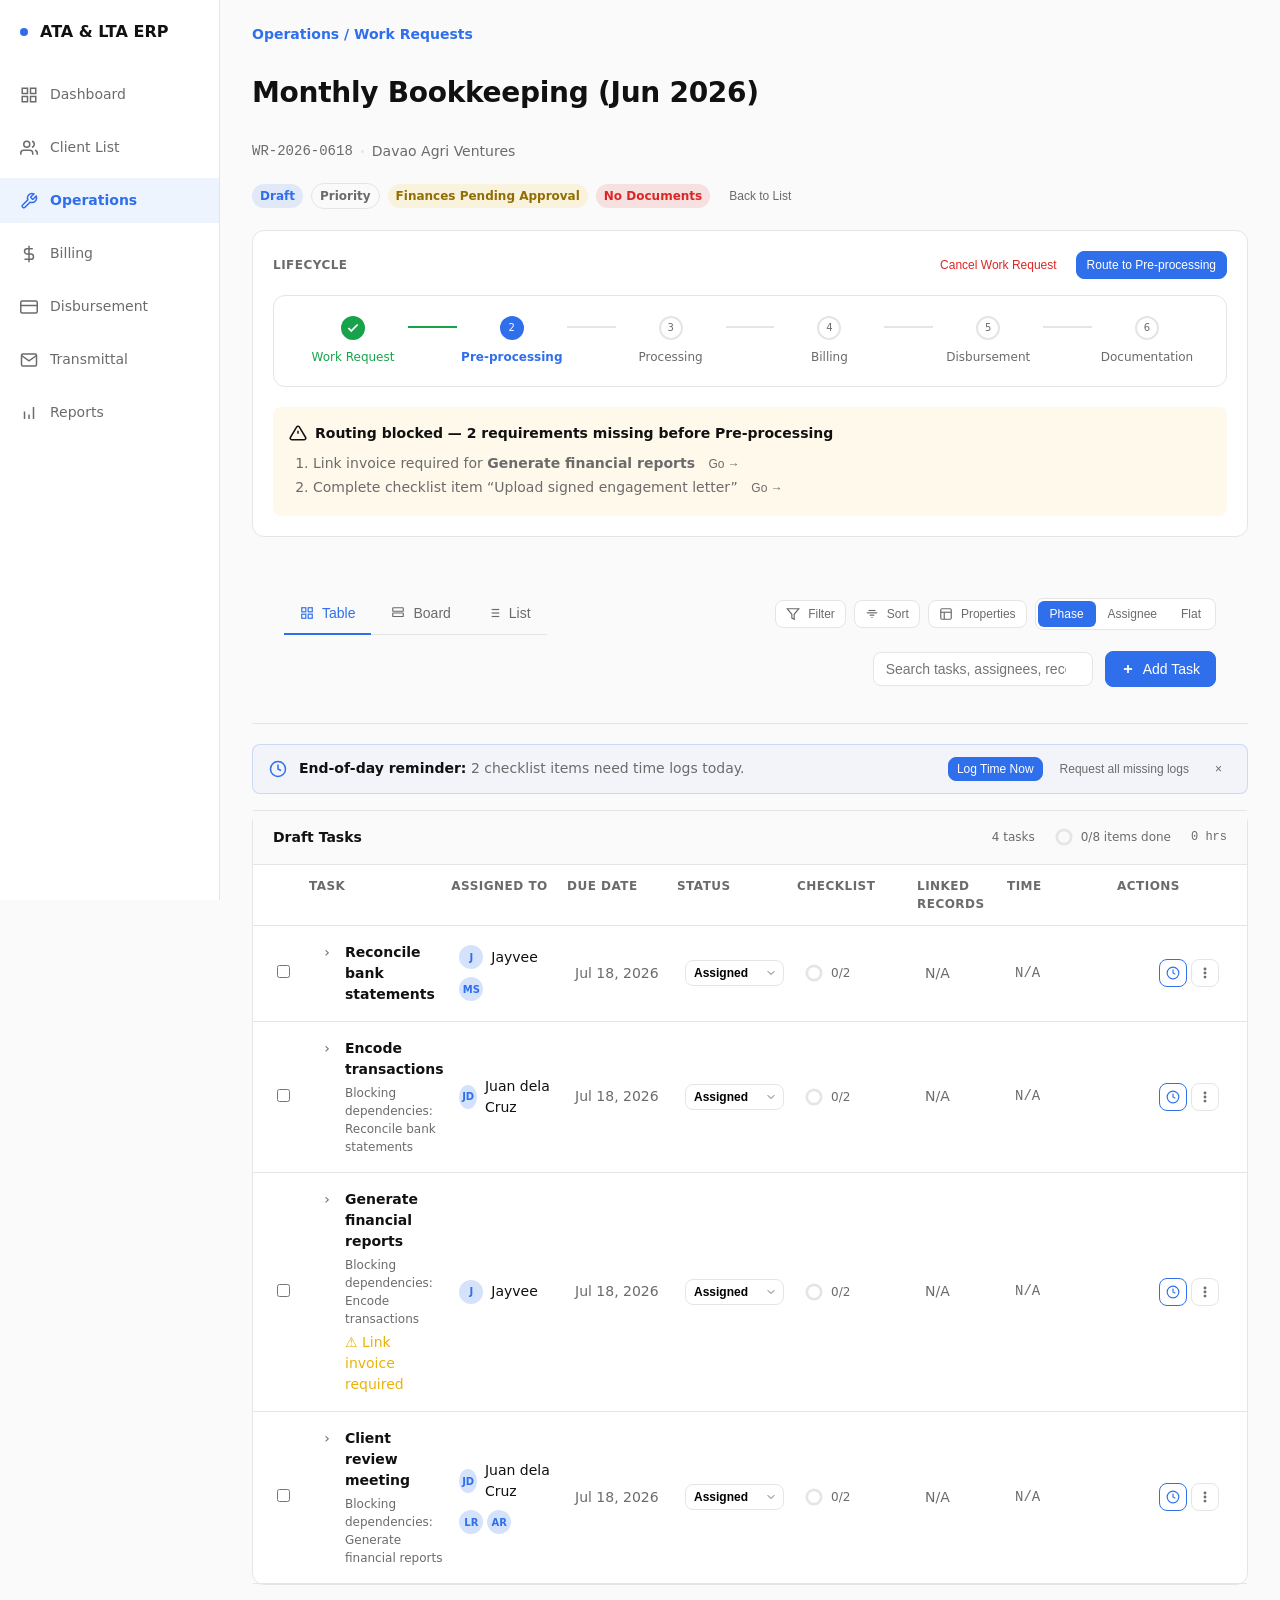
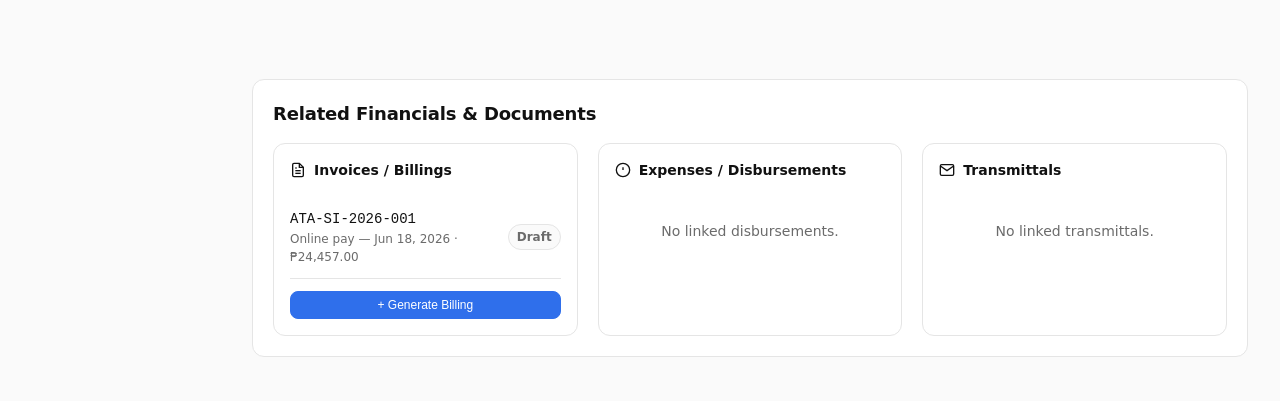
==== ERP-Work-Request-Redesign/index.html @ 309bdee7 "feat(ui/ux): make page nav, view options, and board column headers sticky on scroll" ====
<!doctype html>
<html lang="en">
<head>
<meta charset="utf-8">
<meta name="viewport" content="width=device-width, initial-scale=1">
<title>ATA &amp; LTA ERP — Work Request Workflow</title>
<style>
/* ─── Neutral Modern tokens ─────────────────────────────────────── */
:root {
  --bg: #fafafa;
  --surface: #ffffff;
  --surface-warm: var(--surface);
  --fg: #111111;
  --fg-2: var(--fg);
  --muted: #6b6b6b;
  --meta: var(--muted);
  --border: #e5e5e5;
  --border-soft: var(--border);
  --accent: #2f6feb;
  --accent-on: #ffffff;
  --accent-hover: color-mix(in oklab, var(--accent), black 8%);
  --accent-active: color-mix(in oklab, var(--accent), black 14%);
  --success: #17a34a;
  --warn: #eab308;
  --danger: #dc2626;
  --font-display: "Inter", -apple-system, system-ui, sans-serif;
  --font-body: "Inter", -apple-system, system-ui, sans-serif;
  --font-mono: ui-monospace, "JetBrains Mono", monospace;
  --text-xs: 12px;
  --text-sm: 14px;
  --text-base: 16px;
  --text-lg: 18px;
  --text-xl: 22px;
  --text-2xl: 28px;
  --text-3xl: 36px;
  --leading-body: 1.5;
  --leading-tight: 1.2;
  --tracking-display: -0.01em;
  --space-1: 4px;
  --space-2: 8px;
  --space-3: 12px;
  --space-4: 16px;
  --space-5: 20px;
  --space-6: 24px;
  --space-8: 32px;
  --space-12: 48px;
  --radius-sm: 8px;
  --radius-md: 12px;
  --radius-lg: 16px;
  --radius-pill: 9999px;
  --elev-ring: 0 0 0 1px var(--border);
  --elev-raised: 0 2px 8px color-mix(in oklab, var(--fg), transparent 92%);
  --focus-ring: 0 0 0 3px color-mix(in oklab, var(--accent), transparent 70%);
  --motion-fast: 150ms;
  --motion-base: 200ms;
  --ease-standard: cubic-bezier(0.2, 0, 0, 1);
}

* { box-sizing: border-box; }
html, body { height: 100%; }
body {
  margin: 0;
  font-family: var(--font-body);
  font-size: var(--text-sm);
  color: var(--fg);
  background: var(--bg);
  line-height: var(--leading-body);
}

/* ─── Layout ──────────────────────────────────────────────────── */
.app { display: flex; min-height: 100vh; }
.sidebar {
  width: 220px;
  background: var(--surface);
  border-right: 1px solid var(--border);
  padding: var(--space-5) 0;
  display: flex; flex-direction: column; gap: var(--space-2);
  position: fixed; left: 0; top: 0; bottom: 0; z-index: 30;
}
.brand {
  display: flex; align-items: center; gap: var(--space-3);
  padding: 0 var(--space-5) var(--space-5);
  font-weight: 700; font-size: var(--text-base);
}
.brand-dot { width: 8px; height: 8px; border-radius: 50%; background: var(--accent); }
.nav-link {
  display: flex; align-items: center; gap: var(--space-3);
  padding: var(--space-3) var(--space-5);
  color: var(--muted); text-decoration: none;
  transition: color var(--motion-fast) var(--ease-standard), background var(--motion-fast) var(--ease-standard);
}
.nav-link:hover { color: var(--fg); background: color-mix(in oklab, var(--fg), transparent 96%); }
.nav-link.active { color: var(--accent); background: color-mix(in oklab, var(--accent), transparent 92%); font-weight: 600; }
.nav-link svg { flex-shrink: 0; }

.main { flex: 1; margin-left: 220px; min-width: 0; }
.container { max-width: 1280px; margin: 0 auto; padding: var(--space-6) var(--space-8); }
@media (max-width: 1024px) {
  .sidebar { width: 64px; padding: var(--space-4) 0; }
  .brand { justify-content: center; padding: 0 0 var(--space-4); }
  .brand span, .nav-link span { display: none; }
  .nav-link { justify-content: center; padding: var(--space-3); }
  .main { margin-left: 64px; }
  .container { padding: var(--space-5) var(--space-5); }
}
@media (max-width: 640px) {
  .sidebar { display: none; }
  .main { margin-left: 0; }
  .container { padding: var(--space-4); }
}

/* ─── Top header ──────────────────────────────────────────────── */
.topbar {
  display: flex; align-items: center; justify-content: space-between; gap: var(--space-4);
  margin-bottom: var(--space-5);
  flex-wrap: wrap;
}
.breadcrumb { display: flex; align-items: baseline; gap: var(--space-3); }
.breadcrumb .parent { color: var(--accent); font-weight: 600; font-size: var(--text-xl); }
.breadcrumb .sep { color: var(--border); font-size: var(--text-xl); }
.breadcrumb .title { font-size: var(--text-xl); font-weight: 700; letter-spacing: var(--tracking-display); }

.user { display: flex; align-items: center; gap: var(--space-3); color: var(--muted); }
.avatar {
  width: 32px; height: 32px; border-radius: 50%;
  background: color-mix(in oklab, var(--accent), transparent 80%);
  color: var(--accent); display: grid; place-items: center; font-weight: 700; font-size: var(--text-xs);
}

/* ─── Buttons ─────────────────────────────────────────────────── */
.btn {
  display: inline-flex; align-items: center; justify-content: center; gap: var(--space-2);
  border: 1px solid transparent; border-radius: var(--radius-sm);
  padding: 9px 15px; font-size: var(--text-sm); font-weight: 500;
  background: transparent; color: var(--fg); cursor: pointer;
  transition: background var(--motion-fast) var(--ease-standard), border-color var(--motion-fast) var(--ease-standard), color var(--motion-fast) var(--ease-standard);
}
.btn:focus-visible { box-shadow: var(--focus-ring); outline: none; }
.btn-primary { background: var(--accent); color: var(--accent-on); border-color: var(--accent); }
.btn-primary:hover { background: var(--accent-hover); border-color: var(--accent-hover); }
.btn-primary:active { background: var(--accent-active); border-color: var(--accent-active); }
.btn-secondary { background: var(--surface); border-color: var(--border); color: var(--fg); }
.btn-secondary:hover { background: var(--bg); border-color: var(--border); }
.btn-ghost { color: var(--muted); border-color: transparent; }
.btn-ghost:hover { color: var(--fg); background: color-mix(in oklab, var(--fg), transparent 96%); }
.btn-danger { color: var(--danger); border-color: transparent; }
.btn-danger:hover { background: color-mix(in oklab, var(--danger), transparent 92%); }
.btn-sm { padding: 6px 10px; font-size: var(--text-xs); }
.btn-xs { padding: 4px 8px; font-size: var(--text-xs); gap: var(--space-1); }

.toolbar-actions { display: flex; gap: var(--space-2); flex-wrap: wrap; }

/* ─── Cards / panels ──────────────────────────────────────────── */
.card {
  background: var(--surface); border: 1px solid var(--border); border-radius: var(--radius-md);
  padding: var(--space-5); margin-bottom: var(--space-5);
}
.card-compact { padding: var(--space-4); }
.card-header {
  display: flex; align-items: center; justify-content: space-between; gap: var(--space-4);
  margin-bottom: var(--space-4);
}
.card-title { font-size: var(--text-lg); font-weight: 600; letter-spacing: var(--tracking-display); }

/* ─── Identity header ─────────────────────────────────────────── */
.identity-bar {
  display: flex; align-items: flex-start; justify-content: space-between; gap: var(--space-5);
  margin-bottom: var(--space-5); flex-wrap: wrap;
}
.identity-main { display: flex; flex-direction: column; gap: var(--space-2); }
.identity-parent { color: var(--accent); font-weight: 600; font-size: var(--text-sm); }
.identity-title { font-size: var(--text-2xl); font-weight: 700; letter-spacing: var(--tracking-display); }
.identity-sub { color: var(--muted); font-size: var(--text-sm); display: flex; align-items: center; gap: var(--space-2); flex-wrap: wrap; }
.identity-sub .dot { width: 3px; height: 3px; border-radius: 50%; background: var(--border); }
.identity-badges { display: flex; gap: var(--space-2); flex-wrap: wrap; align-items: center; }

.badge {
  display: inline-flex; align-items: center; gap: var(--space-1);
  padding: 3px 8px; border-radius: var(--radius-pill); font-size: var(--text-xs); font-weight: 600;
}
.badge-info { background: color-mix(in oklab, var(--accent), transparent 88%); color: var(--accent); }
.badge-warn { background: color-mix(in oklab, var(--warn), transparent 88%); color: color-mix(in oklab, var(--warn), black 30%); }
.badge-success { background: color-mix(in oklab, var(--success), transparent 88%); color: var(--success); }
.badge-danger { background: color-mix(in oklab, var(--danger), transparent 88%); color: var(--danger); }
.badge-muted { background: var(--bg); color: var(--muted); border: 1px solid var(--border); }
.badge-dot { width: 6px; height: 6px; border-radius: 50%; background: currentColor; }

/* ─── Lifecycle card ────────────────────────────────────────────── */
.lifecycle-card {
  background: var(--surface); border: 1px solid var(--border); border-radius: var(--radius-md);
  padding: var(--space-5); margin-bottom: var(--space-5);
}
.lifecycle-header {
  display: flex; align-items: center; justify-content: space-between; gap: var(--space-4);
  margin-bottom: var(--space-4); flex-wrap: wrap;
}
.lifecycle-label { font-size: var(--text-xs); text-transform: uppercase; letter-spacing: 0.04em; color: var(--muted); font-weight: 600; }
.lifecycle-actions { display: flex; gap: var(--space-2); }
.stage-tracker {
  display: flex; align-items: center; justify-content: space-between;
  overflow-x: auto; padding-bottom: var(--space-3); margin-bottom: var(--space-4);
}
.stage-tracker.stacked { display: block; padding-bottom: 0; margin-bottom: 0; }
.stage {
  display: flex; flex-direction: column; align-items: center; gap: var(--space-2);
  min-width: 110px; position: relative; text-align: center;
}
.stage-dot {
  width: 24px; height: 24px; border-radius: 50%;
  border: 2px solid var(--border); background: var(--surface);
  display: grid; place-items: center; font-size: 10px; color: var(--muted);
}
.stage.active .stage-dot { border-color: var(--accent); background: var(--accent); color: var(--accent-on); }
.stage.completed .stage-dot { border-color: var(--success); background: var(--success); color: #fff; }
.stage-label { font-size: var(--text-xs); color: var(--muted); white-space: nowrap; }
.stage.active .stage-label { color: var(--accent); font-weight: 600; }
.stage.completed .stage-label { color: var(--success); }
.stage-connector {
  flex: 1; height: 2px; background: var(--border); min-width: 24px; margin-top: -28px;
}
.stage-connector.completed { background: var(--success); }

.routing-block {
  border-top: 1px solid color-mix(in oklab, var(--warn), transparent 75%);
  padding-top: var(--space-4); display: flex; align-items: flex-start; justify-content: space-between; gap: var(--space-4); flex-wrap: wrap;
}
.routing-block.blocked { background: color-mix(in oklab, var(--warn), transparent 92%); border-radius: var(--radius-sm); padding: var(--space-4); border-top: none; }
.routing-title { display: flex; align-items: center; gap: var(--space-2); font-weight: 600; font-size: var(--text-sm); }
.routing-list { margin: var(--space-2) 0 0; padding-left: var(--space-6); color: var(--muted); font-size: var(--text-sm); }

/* ─── Anchored toolbar ─────────────────────────────────────────── */
.toolbar-anchor {
  position: sticky; top: 0; z-index: 25;
  background: var(--bg); border-bottom: 1px solid var(--border);
  padding: var(--space-3) 0; margin-bottom: var(--space-5);
}
.controls {
  display: flex; align-items: center; justify-content: space-between; gap: var(--space-4); flex-wrap: wrap;
}
.controls-left { display: flex; align-items: center; gap: var(--space-4); flex-wrap: wrap; }
.segmented {
  display: inline-flex; background: var(--surface); border: 1px solid var(--border); border-radius: var(--radius-sm); padding: 2px;
}
.segmented button {
  border: none; background: transparent; padding: 6px 12px; font-size: var(--text-xs); font-weight: 500; color: var(--muted);
  border-radius: calc(var(--radius-sm) - 2px); cursor: pointer;
}
.segmented button.active { background: var(--accent); color: var(--accent-on); }

.filter-chips { display: flex; gap: var(--space-2); flex-wrap: wrap; }
.chip {
  display: inline-flex; align-items: center; gap: var(--space-2);
  padding: 5px 10px; border: 1px solid var(--border); border-radius: var(--radius-pill);
  background: var(--surface); color: var(--muted); font-size: var(--text-xs); font-weight: 500; cursor: pointer;
  transition: background var(--motion-fast) var(--ease-standard), border-color var(--motion-fast) var(--ease-standard), color var(--motion-fast) var(--ease-standard);
}
.chip:hover { border-color: var(--accent); color: var(--accent); }
.chip.active { background: color-mix(in oklab, var(--accent), transparent 88%); border-color: var(--accent); color: var(--accent); }
.chip .count { font-weight: 700; }

.search-input {
  padding: 8px 12px; border: 1px solid var(--border); border-radius: var(--radius-sm);
  font-size: var(--text-sm); min-width: 220px;
}
.search-input:focus-visible { outline: none; border-color: var(--accent); box-shadow: var(--focus-ring); }

/* ─── View switcher / Notion-style toolbar ──────────────────────── */
.view-bar {
  display: flex; align-items: center; justify-content: space-between; gap: var(--space-4);
  margin-bottom: var(--space-4); flex-wrap: wrap;
}
.view-tabs {
  display: flex; align-items: center; gap: var(--space-1);
  border-bottom: 1px solid var(--border);
}
.view-tab {
  display: inline-flex; align-items: center; gap: var(--space-2);
  padding: var(--space-3) var(--space-4); border: none; border-bottom: 2px solid transparent;
  background: transparent; color: var(--muted); font-size: var(--text-sm); font-weight: 500; cursor: pointer;
  margin-bottom: -1px;
}
.view-tab:hover { color: var(--fg); }
.view-tab.active { color: var(--accent); border-bottom-color: var(--accent); }
.view-tools { display: flex; align-items: center; gap: var(--space-2); flex-wrap: wrap; }
.tool-btn {
  display: inline-flex; align-items: center; gap: var(--space-2);
  padding: 6px 10px; border: 1px solid var(--border); border-radius: var(--radius-sm);
  background: var(--surface); color: var(--muted); font-size: var(--text-xs); font-weight: 500; cursor: pointer;
}
.tool-btn:hover { border-color: var(--accent); color: var(--accent); }
.tool-btn.active { background: color-mix(in oklab, var(--accent), transparent 92%); border-color: var(--accent); color: var(--accent); }
.tool-btn .badge-dot { display: inline-block; }

/* ─── Popover menus (filters / sort / properties) ───────────────── */
.popover {
  position: absolute; top: calc(100% + 6px); right: 0; z-index: 35;
  min-width: 260px; max-width: 320px; background: var(--surface); border: 1px solid var(--border); border-radius: var(--radius-md);
  box-shadow: var(--elev-raised); padding: var(--space-3) 0; opacity: 0; pointer-events: none; transform: translateY(-4px);
  transition: opacity var(--motion-fast) var(--ease-standard), transform var(--motion-fast) var(--ease-standard);
}
.popover.open { opacity: 1; pointer-events: auto; transform: translateY(0); }
.popover-header { padding: 0 var(--space-4) var(--space-3); border-bottom: 1px solid var(--border); font-weight: 600; font-size: var(--text-sm); }
.popover-body { padding: var(--space-3) var(--space-4); display: flex; flex-direction: column; gap: var(--space-3); max-height: 360px; overflow-y: auto; }
.popover-row { display: flex; align-items: center; gap: var(--space-3); }
.popover-row label { font-size: var(--text-sm); color: var(--fg); }
.popover-row input[type="checkbox"] { width: 16px; height: 16px; accent-color: var(--accent); }
.popover-select { padding: 6px 8px; border: 1px solid var(--border); border-radius: var(--radius-sm); font-size: var(--text-sm); background: var(--surface); flex: 1; }
.popover-select:focus-visible { outline: none; border-color: var(--accent); box-shadow: var(--focus-ring); }
.filter-rule { display: flex; flex-direction: column; gap: var(--space-2); padding: var(--space-3); background: var(--bg); border-radius: var(--radius-sm); border: 1px solid var(--border); }
.filter-rule-row { display: grid; grid-template-columns: 1fr 1fr 1fr; gap: var(--space-2); }
.filter-and-or { display: flex; align-items: center; gap: var(--space-2); font-size: var(--text-xs); color: var(--muted); padding-left: var(--space-4); }
.popover-footer { display: flex; justify-content: space-between; padding: var(--space-3) var(--space-4) 0; border-top: 1px solid var(--border); }

/* ─── Board view ────────────────────────────────────────────────── */
.board-view {
  display: grid; grid-auto-columns: minmax(280px, 1fr); grid-auto-flow: column;
  gap: var(--space-4); align-items: start; overflow-x: auto; padding-bottom: var(--space-2);
  margin-bottom: var(--space-5);
}
.board-column { background: var(--bg); border: 1px solid var(--border); border-radius: var(--radius-md); min-width: 280px; max-width: 340px; display: flex; flex-direction: column; max-height: calc(100vh - 260px); }
.board-column-header-group {
  position: sticky;
  top: var(--toolbar-height, 114px);
  z-index: 15;
  background: var(--bg);
  border-radius: var(--radius-md) var(--radius-md) 0 0;
}
.board-column-topline { height: 4px; border-radius: var(--radius-md) var(--radius-md) 0 0; margin-top: -1px; margin-left: -1px; margin-right: -1px; }
.board-header {
  display: flex; align-items: center; justify-content: space-between; gap: var(--space-3);
  padding: var(--space-4) var(--space-4) var(--space-3); background: var(--bg);
}
.board-title { font-weight: 700; font-size: var(--text-sm); display: flex; align-items: center; gap: var(--space-2); }
.board-count { padding: 1px 7px; border-radius: var(--radius-pill); background: var(--surface); border: 1px solid var(--border); font-size: var(--text-xs); color: var(--muted); font-weight: 600; }
.board-cards { display: flex; flex-direction: column; gap: var(--space-3); padding: 0 var(--space-3) var(--space-3); overflow-y: auto; flex: 1; }
.board-card {
  background: var(--surface); border: 1px solid var(--border); border-radius: var(--radius-md);
  padding: var(--space-4); cursor: pointer; position: relative;
  transition: box-shadow var(--motion-fast) var(--ease-standard), border-color var(--motion-fast) var(--ease-standard), transform var(--motion-fast) var(--ease-standard);
}
.board-card:hover { border-color: var(--accent); box-shadow: var(--elev-raised); transform: translateY(-1px); }
.board-card-leftline { position: absolute; left: 0; top: var(--space-4); bottom: var(--space-4); width: 3px; border-radius: 0 var(--radius-pill) var(--radius-pill) 0; }
.board-card-head { display: flex; align-items: center; justify-content: space-between; gap: var(--space-2); margin-bottom: var(--space-3); }
.board-card-priority { padding: 2px 7px; border-radius: var(--radius-pill); font-size: 10px; font-weight: 700; text-transform: uppercase; letter-spacing: 0.04em; }
.board-card-title { font-weight: 600; font-size: var(--text-base); line-height: var(--leading-tight); margin-bottom: var(--space-3); }
.board-card-progress { display: flex; align-items: center; gap: var(--space-2); margin-bottom: var(--space-3); }
.progress-bar { flex: 1; height: 5px; background: var(--border); border-radius: var(--radius-pill); overflow: hidden; }
.progress-bar-fill { height: 100%; border-radius: var(--radius-pill); }
.board-card-meta { display: flex; align-items: center; justify-content: space-between; gap: var(--space-3); margin-top: var(--space-2); padding-top: var(--space-3); border-top: 1px solid var(--border); }
.board-card-prop { display: inline-flex; align-items: center; gap: var(--space-1); font-size: var(--text-xs); color: var(--muted); }
.board-card-footer { display: flex; align-items: center; gap: var(--space-2); }
.board-avatar { width: 24px; height: 24px; border-radius: 50%; display: grid; place-items: center; font-size: 10px; font-weight: 700; color: var(--accent-on); background: var(--accent); }

/* ─── List view ─────────────────────────────────────────────────── */
.list-view { border: 1px solid var(--border); border-radius: var(--radius-md); background: var(--surface); overflow: hidden; margin-bottom: var(--space-5); }
.list-row {
  display: flex; align-items: center; gap: var(--space-4);
  padding: var(--space-3) var(--space-5); border-bottom: 1px solid var(--border); cursor: pointer;
  transition: background var(--motion-fast) var(--ease-standard);
}
.list-row:hover { background: color-mix(in oklab, var(--accent), transparent 97%); }
.list-row.selected { background: color-mix(in oklab, var(--accent), transparent 92%); }
.list-row:last-child { border-bottom: none; }
.list-check { flex-shrink: 0; }
.list-title { flex: 1; min-width: 0; font-weight: 500; }
.list-props { display: flex; align-items: center; gap: var(--space-4); flex-wrap: wrap; }
.list-prop { display: inline-flex; align-items: center; gap: var(--space-1); font-size: var(--text-xs); color: var(--muted); }

/* ─── Inline notice ─────────────────────────────────────────────── */
.notice {
  display: flex; align-items: center; justify-content: space-between; gap: var(--space-4);
  padding: var(--space-3) var(--space-4); border-radius: var(--radius-sm); margin-bottom: var(--space-4);
  flex-wrap: wrap; border: 1px solid var(--border); background: var(--surface);
}
.notice-text { display: flex; align-items: center; gap: var(--space-3); }
.notice-title { font-weight: 600; font-size: var(--text-sm); }
.notice-desc { color: var(--muted); font-size: var(--text-sm); }
.notice-info { border-color: color-mix(in oklab, var(--accent), transparent 80%); background: color-mix(in oklab, var(--accent), transparent 96%); }
.notice-warn { border-color: color-mix(in oklab, var(--warn), transparent 75%); background: color-mix(in oklab, var(--warn), transparent 93%); }

/* ─── Stage tracker ─────────────────────────────────────────────── */
.stage-tracker {
  display: flex; align-items: center; justify-content: space-between;
  padding: var(--space-5) var(--space-6); margin-bottom: var(--space-5);
  background: var(--surface); border: 1px solid var(--border); border-radius: var(--radius-md);
  overflow-x: auto;
}
.stage {
  display: flex; flex-direction: column; align-items: center; gap: var(--space-2);
  min-width: 110px; position: relative; text-align: center;
}
.stage-dot {
  width: 24px; height: 24px; border-radius: 50%;
  border: 2px solid var(--border); background: var(--surface);
  display: grid; place-items: center; font-size: 10px; color: var(--muted);
}
.stage.active .stage-dot { border-color: var(--accent); background: var(--accent); color: var(--accent-on); }
.stage.completed .stage-dot { border-color: var(--success); background: var(--success); color: #fff; }
.stage-label { font-size: var(--text-xs); color: var(--muted); white-space: nowrap; }
.stage.active .stage-label { color: var(--accent); font-weight: 600; }
.stage.completed .stage-label { color: var(--success); }
.stage-connector {
  flex: 1; height: 2px; background: var(--border); min-width: 24px; margin-top: -28px;
}
.stage-connector.completed { background: var(--success); }


/* ─── Task list table ─────────────────────────────────────────── */
.task-list { border: 1px solid var(--border); border-radius: var(--radius-md); background: var(--surface); overflow: visible; }
.group-header {
  display: flex; align-items: center; justify-content: space-between; gap: var(--space-4);
  padding: var(--space-4) var(--space-5); background: var(--bg);
  border-top: 1px solid var(--border);
  border-bottom: 1px solid var(--border);
  position: sticky;
  top: var(--toolbar-height, 114px);
  z-index: 15;
  margin-top: -1px;
}
.group-title { font-weight: 700; font-size: var(--text-sm); display: flex; align-items: center; gap: var(--space-2); }
.group-meta { display: flex; align-items: center; gap: var(--space-5); color: var(--muted); font-size: var(--text-xs); }
.progress-ring { width: 18px; height: 18px; }

.table-header {
  display: grid; grid-template-columns: 36px 1.6fr 1.3fr 110px 120px 120px 90px 110px 110px;
  padding: var(--space-3) var(--space-5); color: var(--muted); font-size: var(--text-xs); font-weight: 600;
  text-transform: uppercase; letter-spacing: 0.04em; border-bottom: 1px solid var(--border);
}
@media (max-width: 1100px) { .table-header { display: none; } }

.task-row {
  display: grid; grid-template-columns: 36px 1.6fr 1.3fr 110px 120px 120px 90px 110px 110px;
  align-items: center; padding: var(--space-4) var(--space-5); border-bottom: 1px solid var(--border);
  cursor: pointer; transition: background var(--motion-fast) var(--ease-standard);
}
.task-row:hover { background: color-mix(in oklab, var(--accent), transparent 97%); }
.task-row.expanded { background: color-mix(in oklab, var(--accent), transparent 95%); border-bottom: none; }
.task-row.selected { background: color-mix(in oklab, var(--accent), transparent 92%); }
@media (max-width: 1100px) {
  .task-row { grid-template-columns: 36px 1fr; gap: var(--space-3) 0; padding: var(--space-4); }
  .task-row .cell { min-width: 0; }
}

.cell { padding: 0 var(--space-2); min-width: 0; }
.cell:first-child { padding-left: 0; }
.cell-title { display: flex; align-items: flex-start; gap: var(--space-2); }
.caret {
  width: 20px; height: 20px; display: grid; place-items: center;
  color: var(--muted); transition: transform var(--motion-fast) var(--ease-standard); flex-shrink: 0;
}
.expanded .caret { transform: rotate(90deg); }
.title-stack { display: flex; flex-direction: column; gap: var(--space-1); }
.title-main { font-weight: 600; }
.title-main.done { text-decoration: line-through; color: var(--muted); }
.title-sub { color: var(--muted); font-size: var(--text-xs); }

.assignee-cell { display: flex; flex-direction: column; gap: var(--space-2); }
.assignee-main {
  display: flex; align-items: center; gap: var(--space-2);
}
.avatar-sm { width: 24px; height: 24px; border-radius: 50%; font-size: 10px; }
.assignee-name { font-weight: 500; }
.coassignees { display: flex; gap: var(--space-1); }
.coassignee-chip {
  display: inline-flex; align-items: center; gap: var(--space-1);
  padding: 2px 6px; background: var(--bg); border: 1px solid var(--border); border-radius: var(--radius-pill);
  font-size: var(--text-xs); color: var(--muted);
}

.status-select {
  appearance: none; border: 1px solid var(--border); border-radius: var(--radius-sm);
  padding: 5px 22px 5px 8px; font-size: var(--text-xs); font-weight: 600; background: var(--surface);
  background-image: url("data:image/svg+xml,%3Csvg xmlns='http://www.w3.org/2000/svg' width='12' height='12' viewBox='0 0 24 24' fill='none' stroke='%236b6b6b' stroke-width='2' stroke-linecap='round' stroke-linejoin='round'%3E%3Cpolyline points='6 9 12 15 18 9'%3E%3C/polyline%3E%3C/svg%3E");
  background-repeat: no-repeat; background-position: right 6px center;
  cursor: pointer; max-width: 110px;
}
.status-select:focus-visible { outline: none; border-color: var(--accent); box-shadow: var(--focus-ring); }
.status-select option { font-weight: 500; }

.checklist-cell { display: flex; align-items: center; gap: var(--space-2); }
.progress-text { font-size: var(--text-xs); color: var(--muted); }

.time-cell { font-variant-numeric: tabular-nums; font-size: var(--text-sm); color: var(--muted); }

.actions-cell { display: flex; gap: var(--space-1); justify-content: flex-end; align-items: center; }
.action-icon {
  width: 28px; height: 28px; display: grid; place-items: center;
  border: 1px solid var(--border); border-radius: var(--radius-sm); background: var(--surface);
  color: var(--muted); cursor: pointer; transition: color var(--motion-fast) var(--ease-standard), border-color var(--motion-fast) var(--ease-standard), background var(--motion-fast) var(--ease-standard);
}
.action-icon:hover { color: var(--accent); border-color: var(--accent); background: color-mix(in oklab, var(--accent), transparent 96%); }
.action-icon.primary { color: var(--accent); border-color: var(--accent); }
.action-icon.primary:hover { background: color-mix(in oklab, var(--accent), transparent 90%); }
.action-menu {
  position: relative; display: inline-block;
}
.action-menu-list {
  position: absolute; right: 0; top: calc(100% + 4px); z-index: 40;
  min-width: 160px; background: var(--surface); border: 1px solid var(--border); border-radius: var(--radius-md);
  box-shadow: var(--elev-raised); padding: var(--space-2) 0;
  opacity: 0; pointer-events: none; transform: translateY(-4px);
  transition: opacity var(--motion-fast) var(--ease-standard), transform var(--motion-fast) var(--ease-standard);
}
.action-menu-list.open { opacity: 1; pointer-events: auto; transform: translateY(0); }
.action-menu-item {
  display: flex; align-items: center; gap: var(--space-3);
  width: 100%; padding: var(--space-3) var(--space-4);
  background: transparent; border: none; color: var(--fg); font-size: var(--text-sm); text-align: left; cursor: pointer;
}
.action-menu-item:hover { background: var(--bg); color: var(--accent); }
.action-menu-item.danger:hover { color: var(--danger); background: color-mix(in oklab, var(--danger), transparent 95%); }
.action-btn {
  display: inline-flex; align-items: center; gap: var(--space-1);
  padding: 5px 8px; border: 1px solid var(--border); border-radius: var(--radius-sm);
  background: var(--surface); color: var(--muted); font-size: var(--text-xs); cursor: pointer;
}
.action-btn:hover { color: var(--accent); border-color: var(--accent); }
.detail-header-actions { display: flex; gap: var(--space-2); margin-bottom: var(--space-4); }

/* ─── Task detail accordion ────────────────────────────────────── */
.detail-panel {
  background: var(--bg); border-bottom: 1px solid var(--border);
  display: grid; grid-template-columns: 1fr 1fr; gap: var(--space-6);
  padding: 0 var(--space-5) var(--space-5);
  max-height: 0; overflow: hidden; opacity: 0;
  transition: max-height var(--motion-base) var(--ease-standard), opacity var(--motion-base) var(--ease-standard), padding var(--motion-base) var(--ease-standard);
}
.task-row.expanded + .detail-panel {
  max-height: 900px; opacity: 1; padding: var(--space-5); border-bottom: 1px solid var(--border);
}
@media (max-width: 1100px) { .detail-panel { grid-template-columns: 1fr; } }

.detail-section-title { font-size: var(--text-xs); text-transform: uppercase; letter-spacing: 0.04em; color: var(--muted); margin-bottom: var(--space-3); }

.checklist-item {
  display: grid; grid-template-columns: 28px 1fr auto auto auto; align-items: center; gap: var(--space-3);
  padding: var(--space-3) 0; border-bottom: 1px solid var(--border);
}
.checklist-item:last-child { border-bottom: none; }
.checklist-item.locked { opacity: .55; }
.checklist-item input[type="checkbox"] { width: 16px; height: 16px; accent-color: var(--accent); }
.checklist-text { display: flex; flex-direction: column; gap: var(--space-1); }
.lock-hint { font-size: var(--text-xs); color: var(--warn); display: flex; align-items: center; gap: var(--space-1); }
.hours-pill { padding: 2px 7px; border-radius: var(--radius-pill); background: color-mix(in oklab, var(--accent), transparent 88%); color: var(--accent); font-size: var(--text-xs); font-weight: 600; }

.add-checklist {
  display: flex; gap: var(--space-2); margin-top: var(--space-4);
}
.add-checklist input {
  flex: 1; padding: 8px 10px; border: 1px solid var(--border); border-radius: var(--radius-sm); font-size: var(--text-sm);
}
.add-checklist input:focus-visible { outline: none; border-color: var(--accent); box-shadow: var(--focus-ring); }

/* ─── Detail right pane ───────────────────────────────────────── */
.detail-pane { display: flex; flex-direction: column; gap: var(--space-5); }
.detail-block { border: 1px solid var(--border); border-radius: var(--radius-md); padding: var(--space-4); background: var(--surface); }
.empty-state { color: var(--muted); font-size: var(--text-sm); text-align: center; padding: var(--space-6) 0; }

.history-item {
  display: flex; justify-content: space-between; gap: var(--space-3);
  padding: var(--space-3) 0; border-bottom: 1px solid var(--border); font-size: var(--text-sm);
}
.history-item:last-child { border-bottom: none; }
.history-meta { color: var(--muted); font-size: var(--text-xs); }

.dep-list { display: flex; flex-direction: column; gap: var(--space-3); }
.dep-item {
  display: flex; align-items: center; gap: var(--space-3);
  padding: var(--space-3); background: var(--surface); border: 1px solid var(--border); border-radius: var(--radius-sm);
  font-size: var(--text-sm);
}
.dep-arrow { color: var(--muted); }

/* ─── Bulk action bar ─────────────────────────────────────────── */
.bulk-bar {
  position: sticky; bottom: var(--space-5); left: 0; right: 0; z-index: 20;
  display: flex; align-items: center; justify-content: space-between; gap: var(--space-4);
  padding: var(--space-4) var(--space-5); margin: 0 var(--space-5) var(--space-5);
  background: var(--surface); border: 1px solid var(--border); border-radius: var(--radius-md);
  box-shadow: var(--elev-raised);
  transform: translateY(calc(100% + 40px)); opacity: 0;
  transition: transform var(--motion-base) var(--ease-standard), opacity var(--motion-base) var(--ease-standard);
}
.bulk-bar.show { transform: translateY(0); opacity: 1; }
.bulk-title { font-weight: 600; }
.bulk-actions { display: flex; gap: var(--space-2); flex-wrap: wrap; }

/* ─── Related financials ──────────────────────────────────────── */
.financials-grid {
  display: grid; grid-template-columns: repeat(3, 1fr); gap: var(--space-5);
}
@media (max-width: 900px) { .financials-grid { grid-template-columns: 1fr; } }
.financial-card { border: 1px solid var(--border); border-radius: var(--radius-md); padding: var(--space-4); background: var(--surface); }
.financial-card h4 { margin: 0 0 var(--space-4); font-size: var(--text-sm); font-weight: 600; display: flex; align-items: center; gap: var(--space-2); }
.financial-row { display: flex; justify-content: space-between; align-items: center; padding: var(--space-3) 0; border-bottom: 1px solid var(--border); font-size: var(--text-sm); }
.financial-row:last-child { border-bottom: none; }

/* ─── Modals ──────────────────────────────────────────────────── */
.modal-overlay {
  position: fixed; inset: 0; z-index: 50;
  background: color-mix(in oklab, var(--fg), transparent 60%);
  display: grid; place-items: center; padding: var(--space-5);
  opacity: 0; pointer-events: none; transition: opacity var(--motion-base) var(--ease-standard);
}
.modal-overlay.open { opacity: 1; pointer-events: auto; }
.modal {
  background: var(--surface); border-radius: var(--radius-md); width: 100%; max-width: 560px;
  max-height: calc(100vh - var(--space-12)); overflow-y: auto;
  box-shadow: var(--elev-raised); transform: translateY(8px); opacity: 0;
  transition: transform var(--motion-base) var(--ease-standard), opacity var(--motion-base) var(--ease-standard);
}
.modal-overlay.open .modal { transform: translateY(0); opacity: 1; }
.modal-header { display: flex; justify-content: space-between; align-items: center; padding: var(--space-5); border-bottom: 1px solid var(--border); }
.modal-title { font-size: var(--text-lg); font-weight: 600; }
.modal-close { width: 32px; height: 32px; display: grid; place-items: center; border: none; background: transparent; color: var(--muted); cursor: pointer; border-radius: var(--radius-sm); }
.modal-close:hover { background: var(--bg); color: var(--fg); }
.modal-body { padding: var(--space-5); display: flex; flex-direction: column; gap: var(--space-4); }
.modal-footer { display: flex; justify-content: flex-end; gap: var(--space-3); padding: var(--space-4) var(--space-5); border-top: 1px solid var(--border); }

.field { display: flex; flex-direction: column; gap: var(--space-1); }
.field label { font-size: var(--text-xs); font-weight: 600; color: var(--muted); }
.field input, .field select, .field textarea {
  padding: 9px 12px; border: 1px solid var(--border); border-radius: var(--radius-sm); font-size: var(--text-sm); background: var(--surface);
}
.field input:focus-visible, .field select:focus-visible, .field textarea:focus-visible { outline: none; border-color: var(--accent); box-shadow: var(--focus-ring); }
.field-row { display: grid; grid-template-columns: 1fr 1fr; gap: var(--space-4); }
@media (max-width: 480px) { .field-row { grid-template-columns: 1fr; } }

.toast {
  position: fixed; top: var(--space-5); right: var(--space-5); z-index: 60;
  background: var(--fg); color: var(--surface); padding: var(--space-4) var(--space-5);
  border-radius: var(--radius-md); box-shadow: var(--elev-raised);
  transform: translateX(calc(100% + 40px)); opacity: 0;
  transition: transform var(--motion-base) var(--ease-standard), opacity var(--motion-base) var(--ease-standard);
}
.toast.show { transform: translateX(0); opacity: 1; }

/* ─── Utility ───────────────────────────────────────────────────── */
.text-muted { color: var(--muted); }
.text-sm { font-size: var(--text-sm); }
.text-xs { font-size: var(--text-xs); }
.font-mono { font-family: var(--font-mono); }
.hidden { display: none !important; }
</style>
</head>
<body>
<div class="app">
  <nav class="sidebar" aria-label="Main navigation">
    <div class="brand"><span class="brand-dot"></span><span>ATA &amp; LTA ERP</span></div>
    <a href="#" class="nav-link"><svg width="18" height="18" viewBox="0 0 24 24" fill="none" stroke="currentColor" stroke-width="2"><rect x="3" y="3" width="7" height="7"/><rect x="14" y="3" width="7" height="7"/><rect x="14" y="14" width="7" height="7"/><rect x="3" y="14" width="7" height="7"/></svg><span>Dashboard</span></a>
    <a href="#" class="nav-link"><svg width="18" height="18" viewBox="0 0 24 24" fill="none" stroke="currentColor" stroke-width="2"><path d="M17 21v-2a4 4 0 0 0-4-4H5a4 4 0 0 0-4 4v2"/><circle cx="9" cy="7" r="4"/><path d="M23 21v-2a4 4 0 0 0-3-3.87"/><path d="M16 3.13a4 4 0 0 1 0 7.75"/></svg><span>Client List</span></a>
    <a href="#" class="nav-link active"><svg width="18" height="18" viewBox="0 0 24 24" fill="none" stroke="currentColor" stroke-width="2"><path d="M14.7 6.3a1 1 0 0 0 0 1.4l1.6 1.6a1 1 0 0 0 1.4 0l3.77-3.77a6 6 0 0 1-7.94 7.94l-6.91 6.91a2.12 2.12 0 0 1-3-3l6.91-6.91a6 6 0 0 1 7.94-7.94l-3.76 3.76z"/></svg><span>Operations</span></a>
    <a href="#" class="nav-link"><svg width="18" height="18" viewBox="0 0 24 24" fill="none" stroke="currentColor" stroke-width="2"><line x1="12" y1="1" x2="12" y2="23"/><path d="M17 5H9.5a3.5 3.5 0 0 0 0 7h5a3.5 3.5 0 0 1 0 7H6"/></svg><span>Billing</span></a>
    <a href="#" class="nav-link"><svg width="18" height="18" viewBox="0 0 24 24" fill="none" stroke="currentColor" stroke-width="2"><rect x="1" y="4" width="22" height="16" rx="2"/><line x1="1" y1="10" x2="23" y2="10"/></svg><span>Disbursement</span></a>
    <a href="#" class="nav-link"><svg width="18" height="18" viewBox="0 0 24 24" fill="none" stroke="currentColor" stroke-width="2"><path d="M4 4h16c1.1 0 2 .9 2 2v12c0 1.1-.9 2-2 2H4c-1.1 0-2-.9-2-2V6c0-1.1.9-2 2-2z"/><polyline points="22,6 12,13 2,6"/></svg><span>Transmittal</span></a>
    <a href="#" class="nav-link"><svg width="18" height="18" viewBox="0 0 24 24" fill="none" stroke="currentColor" stroke-width="2"><path d="M12 20v-6M6 20V10M18 20V4"/></svg><span>Reports</span></a>
  </nav>

  <main class="main">
    <div class="container">
      <div class="identity-bar">
        <div class="identity-main">
          <div class="identity-parent">Operations / Work Requests</div>
          <h1 class="identity-title">Monthly Bookkeeping (Jun 2026)</h1>
          <div class="identity-sub">
            <span class="font-mono">WR-2026-0618</span>
            <span class="dot"></span>
            <span>Davao Agri Ventures</span>
          </div>
        </div>
        <div class="identity-badges">
          <span class="badge badge-info">Draft</span>
          <span class="badge badge-muted">Priority</span>
          <span class="badge badge-warn">Finances Pending Approval</span>
          <span class="badge badge-danger">No Documents</span>
          <button class="btn btn-ghost btn-sm">Back to List</button>
        </div>
      </div>

      <div class="lifecycle-card">
        <div class="lifecycle-header">
          <div class="lifecycle-label">Lifecycle</div>
          <div class="lifecycle-actions">
            <button class="btn btn-danger btn-sm">Cancel Work Request</button>
            <button class="btn btn-primary btn-sm" disabled>Route to Pre-processing</button>
          </div>
        </div>
        <div class="stage-tracker" aria-label="Work request stage">
          <div class="stage completed"><div class="stage-dot"><svg width="14" height="14" viewBox="0 0 24 24" fill="none" stroke="currentColor" stroke-width="3"><polyline points="20 6 9 17 4 12"/></svg></div><span class="stage-label">Work Request</span></div>
          <div class="stage-connector completed"></div>
          <div class="stage active"><div class="stage-dot">2</div><span class="stage-label">Pre-processing</span></div>
          <div class="stage-connector"></div>
          <div class="stage"><div class="stage-dot">3</div><span class="stage-label">Processing</span></div>
          <div class="stage-connector"></div>
          <div class="stage"><div class="stage-dot">4</div><span class="stage-label">Billing</span></div>
          <div class="stage-connector"></div>
          <div class="stage"><div class="stage-dot">5</div><span class="stage-label">Disbursement</span></div>
          <div class="stage-connector"></div>
          <div class="stage"><div class="stage-dot">6</div><span class="stage-label">Documentation</span></div>
        </div>
        <div class="routing-block blocked" id="routingPanel">
          <div>
            <div class="routing-title"><svg width="18" height="18" viewBox="0 0 24 24" fill="none" stroke="currentColor" stroke-width="2"><path d="M10.29 3.86 1.82 18a2 2 0 0 0 1.71 3h16.94a2 2 0 0 0 1.71-3L13.71 3.86a2 2 0 0 0-3.42 0z"/><line x1="12" y1="9" x2="12" y2="13"/><line x1="12" y1="17" x2="12.01" y2="17"/></svg> Routing blocked — 2 requirements missing before Pre-processing</div>
            <ol class="routing-list">
              <li>Link invoice required for <strong>Generate financial reports</strong> <button class="btn btn-xs btn-ghost" data-go="billing">Go →</button></li>
              <li>Complete checklist item “Upload signed engagement letter” <button class="btn btn-xs btn-ghost" data-go="task">Go →</button></li>
            </ol>
          </div>
        </div>
      </div>

      <div class="toolbar-anchor">
        <div class="container">
          <div class="view-bar">
            <div class="view-tabs" role="tablist" aria-label="Task views">
              <button class="view-tab active" data-view="table">
                <svg width="14" height="14" viewBox="0 0 24 24" fill="none" stroke="currentColor" stroke-width="2"><rect x="3" y="3" width="7" height="7"/><rect x="14" y="3" width="7" height="7"/><rect x="14" y="14" width="7" height="7"/><rect x="3" y="14" width="7" height="7"/></svg>
                Table
              </button>
              <button class="view-tab" data-view="board">
                <svg width="14" height="14" viewBox="0 0 24 24" fill="none" stroke="currentColor" stroke-width="2"><rect x="3" y="3" width="18" height="6" rx="1"/><rect x="3" y="12" width="18" height="6" rx="1"/><rect x="3" y="21" width="18" height="0"/></svg>
                Board
              </button>
              <button class="view-tab" data-view="list">
                <svg width="14" height="14" viewBox="0 0 24 24" fill="none" stroke="currentColor" stroke-width="2"><line x1="8" y1="6" x2="21" y2="6"/><line x1="3" y1="6" x2="3.01" y2="6"/><line x1="8" y1="12" x2="21" y2="12"/><line x1="3" y1="12" x2="3.01" y2="12"/><line x1="8" y1="18" x2="21" y2="18"/><line x1="3" y1="18" x2="3.01" y2="18"/></svg>
                List
              </button>
            </div>
            <div class="view-tools">
              <div style="position:relative;">
                <button class="tool-btn" data-toggle-popover="filter" id="filterBtn">
                  <svg width="14" height="14" viewBox="0 0 24 24" fill="none" stroke="currentColor" stroke-width="2"><polygon points="22 3 2 3 10 12.46 10 19 14 21 14 12.46 22 3"/></svg>
                  Filter <span id="filterCountBadge" class="badge-dot hidden"></span>
                </button>
                <div class="popover" id="filterPopover">
                  <div class="popover-header">Filter tasks</div>
                  <div class="popover-body" id="filterBody">
                    <div class="filter-rule" data-filter-idx="0">
                      <div class="filter-rule-row">
                        <select class="popover-select filter-property"><option value="status">Status</option><option value="assignee">Assignee</option><option value="priority">Priority</option><option value="due">Due date</option><option value="hours">Hours logged</option></select>
                        <select class="popover-select filter-operator"><option value="is">is</option><option value="is_not">is not</option><option value="contains">contains</option><option value="empty">is empty</option></select>
                        <select class="popover-select filter-value"><option value="Assigned">Assigned</option><option value="In Progress">In Progress</option><option value="For Review">For Review></option><option value="Completed">Completed</option><option value="Cancelled">Cancelled</option></select>
                      </div>
                    </div>
                  </div>
                  <div class="filter-and-or"><span class="font-mono">AND</span></div>
                  <div class="popover-body" id="filterBody2">
                    <div class="filter-rule" data-filter-idx="1">
                      <div class="filter-rule-row">
                        <select class="popover-select filter-property"><option value="status">Status</option><option value="assignee" selected>Assignee</option><option value="priority">Priority</option><option value="due">Due date</option><option value="hours">Hours logged</option></select>
                        <select class="popover-select filter-operator"><option value="is">is</option><option value="is_not">is not</option><option value="contains">contains</option><option value="empty">is empty</option></select>
                        <select class="popover-select filter-value"><option value="Jayvee">Jayvee</option><option value="Juan dela Cruz">Juan dela Cruz</option><option value="Maria Santos">Maria Santos</option><option value="Leo Ramos">Leo Ramos</option><option value="Ana Reyes">Ana Reyes</option></select>
                      </div>
                    </div>
                  </div>
                  <div class="popover-footer">
                    <button class="btn btn-ghost btn-xs" data-action="clear-filters">Clear</button>
                    <button class="btn btn-primary btn-xs" data-action="apply-filters">Apply filters</button>
                  </div>
                </div>
              </div>

              <div style="position:relative;">
                <button class="tool-btn" data-toggle-popover="sort" id="sortBtn">
                  <svg width="14" height="14" viewBox="0 0 24 24" fill="none" stroke="currentColor" stroke-width="2"><line x1="21" y1="10" x2="3" y2="10"/><line x1="18" y1="6" x2="6" y2="6"/><line x1="16" y1="14" x2="8" y2="14"/><line x1="13" y1="18" x2="11" y2="18"/></svg>
                  Sort
                </button>
                <div class="popover" id="sortPopover">
                  <div class="popover-header">Sort by</div>
                  <div class="popover-body">
                    <div class="popover-row"><select class="popover-select" id="sortProperty"><option value="due">Due date</option><option value="status">Status</option><option value="priority">Priority</option><option value="assignee">Assignee</option><option value="hours">Hours logged</option></select><select class="popover-select" id="sortDirection"><option value="asc">Ascending</option><option value="desc">Descending</option></select></div>
                  </div>
                  <div class="popover-footer">
                    <button class="btn btn-ghost btn-xs" data-action="clear-sort">Clear</button>
                    <button class="btn btn-primary btn-xs" data-action="apply-sort">Apply sort</button>
                  </div>
                </div>
              </div>

              <div style="position:relative;">
                <button class="tool-btn" data-toggle-popover="properties" id="propertiesBtn">
                  <svg width="14" height="14" viewBox="0 0 24 24" fill="none" stroke="currentColor" stroke-width="2"><rect x="3" y="3" width="18" height="18" rx="2"/><line x1="3" y1="9" x2="21" y2="9"/><line x1="9" y1="21" x2="9" y2="9"/></svg>
                  Properties
                </button>
                <div class="popover" id="propertiesPopover">
                  <div class="popover-header">Show properties</div>
                  <div class="popover-body" id="propertiesBody">
                    <div class="popover-row"><input type="checkbox" id="prop-title" checked data-prop="title"><label for="prop-title">Task</label></div>
                    <div class="popover-row"><input type="checkbox" id="prop-assignee" checked data-prop="assignee"><label for="prop-assignee">Assigned To</label></div>
                    <div class="popover-row"><input type="checkbox" id="prop-due" checked data-prop="due"><label for="prop-due">Due Date</label></div>
                    <div class="popover-row"><input type="checkbox" id="prop-status" checked data-prop="status"><label for="prop-status">Status</label></div>
                    <div class="popover-row"><input type="checkbox" id="prop-checklist" checked data-prop="checklist"><label for="prop-checklist">Checklist</label></div>
                    <div class="popover-row"><input type="checkbox" id="prop-records" checked data-prop="records"><label for="prop-records">Linked Records</label></div>
                    <div class="popover-row"><input type="checkbox" id="prop-time" checked data-prop="time"><label for="prop-time">Time</label></div>
                    <div class="popover-row"><input type="checkbox" id="prop-actions" checked data-prop="actions"><label for="prop-actions">Actions</label></div>
                  </div>
                </div>
              </div>

              <div class="segmented" role="tablist" aria-label="Group by">
                <button class="active" data-group="phase">Phase</button>
                <button data-group="assignee">Assignee</button>
                <button data-group="flat">Flat</button>
              </div>
            </div>
          </div>

          <div class="controls" style="margin-top:var(--space-3);">
            <div class="filter-chips" id="activeFilters"></div>
            <div style="display:flex;gap:var(--space-3);align-items:center;flex-wrap:wrap;">
              <input type="search" class="search-input" placeholder="Search tasks, assignees, records…" id="taskSearch">
              <button class="btn btn-primary" data-action="add-task"><svg width="14" height="14" viewBox="0 0 24 24" fill="none" stroke="currentColor" stroke-width="3"><line x1="12" y1="5" x2="12" y2="19"/><line x1="5" y1="12" x2="19" y2="12"/></svg> Add Task</button>
            </div>
          </div>
        </div>
      </div>

      <div class="notice notice-info" id="eodBanner">
        <div class="notice-text">
          <svg width="18" height="18" viewBox="0 0 24 24" fill="none" stroke="var(--accent)" stroke-width="2"><circle cx="12" cy="12" r="10"/><polyline points="12 6 12 12 16 14"/></svg>
          <div>
            <span class="notice-title">End-of-day reminder:</span>
            <span class="notice-desc">2 checklist items need time logs today.</span>
          </div>
        </div>
        <div class="toolbar-actions">
          <button class="btn btn-primary btn-xs" data-action="log-time" data-scope="eod">Log Time Now</button>
          <button class="btn btn-ghost btn-xs" data-action="request-missing">Request all missing logs</button>
          <button class="btn btn-ghost btn-xs" data-action="dismiss-eod" aria-label="Dismiss">×</button>
        </div>
      </div>

      <div class="task-list" id="taskList">
        <div id="viewContainer"></div>
      </div>

      <div class="bulk-bar" id="bulkBar">
        <div><span class="bulk-title"><span id="bulkCount">0</span> tasks selected</span></div>
        <div class="bulk-actions">
          <button class="btn btn-secondary btn-sm" data-action="bulk-request-log">Request Logs</button>
          <button class="btn btn-secondary btn-sm" data-action="bulk-assign">Assign to…</button>
          <button class="btn btn-secondary btn-sm" data-action="bulk-log-time">Log Time</button>
          <button class="btn btn-primary btn-sm" data-action="bulk-done">Mark Done</button>
          <button class="btn btn-ghost btn-sm" data-action="bulk-clear">Clear</button>
        </div>
      </div>

      <section class="card" style="margin-top:var(--space-8);">
        <div class="card-header"><div class="card-title">Related Financials &amp; Documents</div></div>
        <div class="financials-grid">
          <div class="financial-card">
            <h4><svg width="16" height="16" viewBox="0 0 24 24" fill="none" stroke="currentColor" stroke-width="2"><path d="M14 2H6a2 2 0 0 0-2 2v16a2 2 0 0 0 2 2h12a2 2 0 0 0 2-2V8z"/><polyline points="14 2 14 8 20 8"/><line x1="16" y1="13" x2="8" y2="13"/><line x1="16" y1="17" x2="8" y2="17"/><polyline points="10 9 9 9 8 9"/></svg> Invoices / Billings</h4>
            <div class="financial-row"><div><div class="font-mono">ATA-SI-2026-001</div><div class="text-xs text-muted">Online pay — Jun 18, 2026 · ₱24,457.00</div></div><span class="badge badge-muted">Draft</span></div>
            <button class="btn btn-primary btn-sm" style="width:100%;margin-top:var(--space-3);" data-action="generate-billing">+ Generate Billing</button>
          </div>
          <div class="financial-card">
            <h4><svg width="16" height="16" viewBox="0 0 24 24" fill="none" stroke="currentColor" stroke-width="2"><circle cx="12" cy="12" r="10"/><line x1="12" y1="8" x2="12" y2="12"/><line x1="12" y1="16" x2="12.01" y2="16"/></svg> Expenses / Disbursements</h4>
            <div class="empty-state text-sm">No linked disbursements.</div>
          </div>
          <div class="financial-card">
            <h4><svg width="16" height="16" viewBox="0 0 24 24" fill="none" stroke="currentColor" stroke-width="2"><path d="M4 4h16c1.1 0 2 .9 2 2v12c0 1.1-.9 2-2 2H4c-1.1 0-2-.9-2-2V6c0-1.1.9-2 2-2z"/><polyline points="22,6 12,13 2,6"/></svg> Transmittals</h4>
            <div class="empty-state text-sm">No linked transmittals.</div>
          </div>
        </div>
      </section>
    </div>
  </main>
</div>

<div class="modal-overlay" id="modalOverlay" aria-hidden="true">
  <div class="modal" role="dialog" aria-modal="true" id="modal">
    <div class="modal-header"><div class="modal-title" id="modalTitle">Add Task</div><button class="modal-close" data-action="close-modal" aria-label="Close">×</button></div>
    <div class="modal-body" id="modalBody"></div>
    <div class="modal-footer" id="modalFooter"></div>
  </div>
</div>

<div class="toast" id="toast"></div>

<script>
/* ─── Data ──────────────────────────────────────────────────────── */
const people = { 'Jayvee':'JV', 'Juan dela Cruz':'JDC', 'Maria Santos':'MS', 'Leo Ramos':'LR', 'Ana Reyes':'AR' };
const tasks = [
  {
    id: 1, title: 'Reconcile bank statements', group: 'Draft Tasks',
    assignee: 'Jayvee', co: ['Maria Santos'],
    due: 'Jul 18, 2026', status: 'Assigned',
    done: 0, total: 2, hours: 0,
    blockedBy: [], warning: null,
    checklist: [
      { id:'c1', text:'Download June statements from BPI & BDO', done:true, locked:false, hours:0, assignee:'Jayvee' },
      { id:'c2', text:'Match deposits to client invoices', done:false, locked:false, hours:0, assignee:'Jayvee' }
    ],
    logs: [], docs: [], deps: []
  },
  {
    id: 2, title: 'Encode transactions', group: 'Draft Tasks',
    assignee: 'Juan dela Cruz', co: [],
    due: 'Jul 18, 2026', status: 'Assigned',
    done: 0, total: 2, hours: 0,
    blockedBy: ['Reconcile bank statements'], warning: null,
    checklist: [
      { id:'c3', text:'Encode cash receipts', done:false, locked:true, wait:'Reconcile bank statements', hours:0, assignee:'Juan dela Cruz' },
      { id:'c4', text:'Encode disbursements', done:false, locked:false, hours:0, assignee:'Juan dela Cruz' }
    ],
    logs: [], docs: [], deps: ['Reconcile bank statements']
  },
  {
    id: 3, title: 'Generate financial reports', group: 'Draft Tasks',
    assignee: 'Jayvee', co: [],
    due: 'Jul 18, 2026', status: 'Assigned',
    done: 0, total: 2, hours: 0,
    blockedBy: ['Encode transactions'], warning: '⚠ Link invoice required',
    checklist: [
      { id:'c5', text:'Prepare P&L and balance sheet', done:false, locked:true, wait:'Encode transactions', hours:0, assignee:'Jayvee' },
      { id:'c6', text:'Upload signed engagement letter', done:false, locked:false, hours:0, assignee:'Maria Santos' }
    ],
    logs: [], docs: [], deps: ['Encode transactions']
  },
  {
    id: 4, title: 'Client review meeting', group: 'Draft Tasks',
    assignee: 'Juan dela Cruz', co: ['Leo Ramos','Ana Reyes'],
    due: 'Jul 18, 2026', status: 'Assigned',
    done: 0, total: 2, hours: 0,
    blockedBy: ['Generate financial reports'], warning: null,
    checklist: [
      { id:'c7', text:'Schedule meeting with client', done:false, locked:true, wait:'Generate financial reports', hours:0, assignee:'Juan dela Cruz' },
      { id:'c8', text:'Prepare presentation slides', done:false, locked:true, wait:'Generate financial reports', hours:0, assignee:'Leo Ramos' }
    ],
    logs: [], docs: [], deps: ['Generate financial reports']
  }
];

let groupBy = 'phase';
let currentView = 'table';
let filters = new Set();
let activeFilterRules = null; // { prop, op, value, prop2, op2, value2 }
let activeSort = null; // { prop, dir }
let visibleProps = { title:true, assignee:true, due:true, status:true, checklist:true, records:true, time:true, actions:true };
let expandedId = null;
let selectedIds = new Set();
let openPopoverId = null;

/* ─── Helpers ───────────────────────────────────────────────────── */
function qs(sel, el=document){ return el.querySelector(sel); }
function qsa(sel, el=document){ return [...el.querySelectorAll(sel)]; }
function toast(msg){ const t=qs('#toast'); t.textContent=msg; t.classList.add('show'); setTimeout(()=>t.classList.remove('show'), 2500); }
function initials(name){ return name.split(' ').map(n=>n[0]).join('').substring(0,2).toUpperCase(); }
function fmtProgress(done,total){ const pct=total?done/total:0; const c=2*Math.PI*8; return { pct, offset: c*(1-pct) }; }

/* ─── Filter / sort helpers ─────────────────────────────────────── */
function passesFilters(t){
  if(!activeFilterRules) return true;
  const rules = [
    { prop:activeFilterRules.prop, op:activeFilterRules.op, value:activeFilterRules.value },
    { prop:activeFilterRules.prop2, op:activeFilterRules.op2, value:activeFilterRules.value2 }
  ].filter(r=>r.prop && r.op);
  if(!rules.length) return true;
  return rules.every(r=>{
    const val = r.prop==='assignee' ? t.assignee : (r.prop==='status' ? t.status : (r.prop==='priority' ? 'Priority' : (r.prop==='due' ? t.due : String(t.hours))));
    if(r.op==='empty') return !val || val==='0' || val==='N/A';
    if(r.op==='is') return val===r.value || (r.value==='N/A' && !val);
    if(r.op==='is_not') return val!==r.value;
    if(r.op==='contains') return String(val).toLowerCase().includes(String(r.value).toLowerCase());
    return true;
  });
}
function sortTasks(list){
  if(!activeSort) return list;
  const { prop, dir } = activeSort;
  const sorted = [...list].sort((a,b)=>{
    let av,bv;
    if(prop==='due'){ av=new Date(a.due).getTime()||0; bv=new Date(b.due).getTime()||0; }
    else if(prop==='hours'){ av=a.hours; bv=b.hours; }
    else if(prop==='assignee'){ av=a.assignee||''; bv=b.assignee||''; }
    else if(prop==='status'){ av=a.status; bv=b.status; }
    else { av=a.title; bv=b.title; }
    if(av<bv) return dir==='asc'?-1:1;
    if(av>bv) return dir==='asc'?1:-1;
    return 0;
  });
  return sorted;
}

function getFilteredTasks(){
  const q = qs('#taskSearch') ? qs('#taskSearch').value.toLowerCase() : '';
  let list = tasks.filter(t=>{
    const hay = (t.title+' '+t.assignee+' '+t.co.join(' ')).toLowerCase();
    return hay.includes(q) && passesFilters(t);
  });
  return sortTasks(list);
}

/* ─── Render task list ─────────────────────────────────────────── */
function render() {
  const container = qs('#viewContainer');
  container.innerHTML = '';
  let list = getFilteredTasks();
  if(currentView==='board') { container.insertAdjacentHTML('beforeend', boardHTML(list)); attachBoardHandlers(); }
  else if(currentView==='list') { container.insertAdjacentHTML('beforeend', listHTML(list)); attachListHandlers(); }
  else { container.insertAdjacentHTML('beforeend', tableHTML(list)); attachRowHandlers(); }
  updateBulkBar();
  updateActiveFilterChips();
  requestAnimationFrame(updateStickyOffsets);
}

function groupTasks(list) {
  if(groupBy==='flat') return { 'All Tasks': list };
  const g={};
  list.forEach(t=>{
    const key = groupBy==='phase' ? t.group : (t.assignee||'Unassigned');
    (g[key]=g[key]||[]).push(t);
  });
  return g;
}

function tableHTML(list){
  const grouped = groupTasks(list);
  return Object.entries(grouped).map(([group, items]) => {
    const done = items.reduce((a,t)=>a+t.done,0);
    const total = items.reduce((a,t)=>a+t.total,0);
    const hrs = items.reduce((a,t)=>a+t.hours,0);
    const p = fmtProgress(done,total);
    let header = groupBy!=='flat' ? `<div class="group-header">
      <div class="group-title">${group}</div>
      <div class="group-meta">
        <span>${items.length} tasks</span>
        <span class="checklist-cell"><svg class="progress-ring" viewBox="0 0 20 20"><circle cx="10" cy="10" r="8" fill="none" stroke="var(--border)" stroke-width="3"/><circle cx="10" cy="10" r="8" fill="none" stroke="var(--success)" stroke-width="3" stroke-dasharray="50.27" stroke-dashoffset="${p.offset.toFixed(2)}" stroke-linecap="round"/></svg> ${done}/${total} items done</span>
        <span class="font-mono">${hrs} hrs</span>
      </div>
    </div>` : '';
    let cols = [];
    if(visibleProps.title) cols.push('1.6fr');
    if(visibleProps.assignee) cols.push('1.3fr');
    if(visibleProps.due) cols.push('110px');
    if(visibleProps.status) cols.push('120px');
    if(visibleProps.checklist) cols.push('120px');
    if(visibleProps.records) cols.push('90px');
    if(visibleProps.time) cols.push('110px');
    if(visibleProps.actions) cols.push('110px');
    const grid = '36px ' + cols.join(' ');
    const tableHeader = `<div class="table-header" style="grid-template-columns:${grid};">
      <span></span>
      ${visibleProps.title?'<span>Task</span>':''}
      ${visibleProps.assignee?'<span>Assigned To</span>':''}
      ${visibleProps.due?'<span>Due Date</span>':''}
      ${visibleProps.status?'<span>Status</span>':''}
      ${visibleProps.checklist?'<span>Checklist</span>':''}
      ${visibleProps.records?'<span>Linked Records</span>':''}
      ${visibleProps.time?'<span>Time</span>':''}
      ${visibleProps.actions?'<span style="grid-column:span 1;">Actions</span>':''}
    </div>`;
    const rows = items.map(t=>taskRowHTML(t, grid)).join('');
    return header + tableHeader + rows;
  }).join('');
}

function groupHeaderHTML(name, list) {
  const done = list.reduce((a,t)=>a+t.done,0);
  const total = list.reduce((a,t)=>a+t.total,0);
  const hrs = list.reduce((a,t)=>a+t.hours,0);
  const p = fmtProgress(done,total);
  return `<div class="group-header">
    <div class="group-title">${name}</div>
    <div class="group-meta">
      <span>${list.length} tasks</span>
      <span class="checklist-cell"><svg class="progress-ring" viewBox="0 0 20 20"><circle cx="10" cy="10" r="8" fill="none" stroke="var(--border)" stroke-width="3"/><circle cx="10" cy="10" r="8" fill="none" stroke="var(--success)" stroke-width="3" stroke-dasharray="50.27" stroke-dashoffset="${p.offset.toFixed(2)}" stroke-linecap="round"/></svg> ${done}/${total} items done</span>
      <span class="font-mono">${hrs} hrs</span>
    </div>
  </div>`;
}

const statusMeta = {
  'Draft': { color: 'var(--muted)', bg: 'var(--bg)' },
  'Assigned': { color: 'var(--accent)', bg: 'color-mix(in oklab, var(--accent), transparent 92%)' },
  'In Progress': { color: 'var(--warn)', bg: 'color-mix(in oklab, var(--warn), transparent 88%)' },
  'For Review': { color: 'var(--accent)', bg: 'color-mix(in oklab, var(--accent), transparent 88%)' },
  'Completed': { color: 'var(--success)', bg: 'color-mix(in oklab, var(--success), transparent 90%)' },
  'Cancelled': { color: 'var(--danger)', bg: 'color-mix(in oklab, var(--danger), transparent 90%)' }
};

function boardHTML(list) {
  const statuses = ['Draft','Assigned','In Progress','For Review','Completed','Cancelled'];
  const byStatus = {};
  statuses.forEach(s => byStatus[s] = list.filter(t => t.status === s));
  return `<div class="board-view">${statuses.map(s => {
    const items = byStatus[s];
    const meta = statusMeta[s];
    return `<div class="board-column" data-status="${s}">
      <div class="board-column-header-group">
        <div class="board-column-topline" style="background:${meta.color};"></div>
        <div class="board-header">
          <div class="board-title">
            <span style="width:8px;height:8px;border-radius:50%;background:${meta.color};display:inline-block;"></span>
            ${s}
            <span class="board-count">${items.length}</span>
          </div>
          <button class="action-icon" title="Add task to ${s}" data-action="add-task-status" data-status="${s}"><svg width="14" height="14" viewBox="0 0 24 24" fill="none" stroke="currentColor" stroke-width="2"><line x1="12" y1="5" x2="12" y2="19"/><line x1="5" y1="12" x2="19" y2="12"/></svg></button>
        </div>
      </div>
      <div class="board-cards">${items.map(t=>boardCardHTML(t, meta.color)).join('') || '<div class="empty-state text-sm" style="padding:var(--space-8) 0;">No tasks</div>'}</div>
    </div>`;
  }).join('')}</div>`;
}

function boardCardHTML(t, statusColor) {
  const p = fmtProgress(t.done, t.total);
  const pct = Math.round(p.pct*100);
  const progressColor = pct===100 ? 'var(--success)' : statusColor;
  const initialsName = t.assignee || '—';
  return `<div class="board-card" data-id="${t.id}">
    <div class="board-card-leftline" style="background:${statusColor};"></div>
    <div class="board-card-head">
      <span class="board-card-priority" style="color:${statusColor};background:color-mix(in oklab, ${statusColor}, transparent 90%);border:1px solid color-mix(in oklab, ${statusColor}, transparent 80%);">Priority</span>
      <span class="text-xs text-muted">${t.due}</span>
    </div>
    <div class="board-card-title">${t.title}</div>
    <div class="board-card-progress">
      <div class="progress-bar"><div class="progress-bar-fill" style="width:${pct}%;background:${progressColor};"></div></div>
      <span class="text-xs text-muted">${t.done}/${t.total}</span>
    </div>
    <div class="board-card-meta">
      <div class="board-card-prop"><svg width="12" height="12" viewBox="0 0 24 24" fill="none" stroke="currentColor" stroke-width="2"><circle cx="12" cy="12" r="10"/><polyline points="12 6 12 12 16 14"/></svg> ${t.hours||'0'}h</div>
      <div class="board-card-footer">
        ${t.warning ? '<span class="board-card-prop" style="color:var(--warn);">⚠ Link</span>' : ''}
        <span class="board-avatar" title="${initialsName}" style="background:color-mix(in oklab, ${statusColor}, transparent 75%);color:${statusColor};">${initials(initialsName)}</span>
      </div>
    </div>
  </div>`;
}

function listHTML(list) {
  const grouped = groupTasks(list);
  return Object.entries(grouped).map(([group, items]) => {
    const header = groupBy!=='flat' ? `<div class="group-header"><div class="group-title">${group}</div><div class="group-meta"><span>${items.length} tasks</span></div></div>` : '';
    const rows = items.map(t=>listRowHTML(t)).join('');
    return header + `<div class="list-view">${rows}</div>`;
  }).join('');
}

function listRowHTML(t) {
  const p = fmtProgress(t.done, t.total);
  const selected = selectedIds.has(t.id);
  return `<div class="list-row ${selected?'selected':''}" data-id="${t.id}">
    <input type="checkbox" class="list-check row-check" data-id="${t.id}" ${selected?'checked':''}>
    <div class="list-title">${t.title}</div>
    <div class="list-props">
      <span class="list-prop"><span class="avatar avatar-sm" title="${t.assignee||''}">${initials(t.assignee||'—')}</span> ${t.assignee||'Unassigned'}</span>
      <span class="list-prop">${t.due}</span>
      <span class="list-prop"><span class="badge badge-info">${t.status}</span></span>
      <span class="list-prop">${t.done}/${t.total} checklist</span>
      <span class="list-prop font-mono">${t.hours||'0'}h</span>
    </div>
  </div>`;
}

function attachBoardHandlers() {
  qsa('.board-card').forEach(card => {
    card.addEventListener('click', e => {
      if(e.target.closest('button')) return;
      const id = +card.dataset.id;
      expandedId = expandedId===id ? null : id;
      currentView = 'table';
      render();
    });
  });
}

function attachListHandlers() {
  qsa('.list-row').forEach(row => {
    row.addEventListener('click', e => {
      if(e.target.closest('input')) return;
      const id = +row.dataset.id;
      expandedId = expandedId===id ? null : id;
      currentView = 'table';
      render();
    });
  });
}

function taskRowHTML(t, gridStyle) {
  const p = fmtProgress(t.done, t.total);
  const expanded = expandedId === t.id;
  const selected = selectedIds.has(t.id);
  const statusOptions = ['Draft','Assigned','In Progress','For Review','Completed','Cancelled'].map(s=>`<option value="${s}" ${t.status===s?'selected':''}>${s}</option>`).join('');
  const co = t.co.slice(0,2).map(c=>`<span class="avatar avatar-sm" title="${c}">${initials(c)}</span>`).join('');
  const overflow = t.co.length > 2 ? `<span class="avatar avatar-sm" title="${t.co.slice(2).join(', ')}">+${t.co.length-2}</span>` : '';
  const assignee = t.assignee ? `<span class="avatar avatar-sm" title="${t.assignee}">${initials(t.assignee)}</span><span class="assignee-name">${t.assignee}</span>` : '<span class="text-muted">Unassigned</span>';
  const warning = t.warning ? `<button class="title-sub" data-action="link-record" data-id="${t.id}" style="background:none;border:none;padding:0;color:var(--warn);cursor:pointer;text-align:left;font:inherit;">${t.warning}</button>` : '';
  return `<div class="task-row ${expanded?'expanded':''} ${selected?'selected':''}" data-id="${t.id}" style="${gridStyle?'grid-template-columns:'+gridStyle:''}">
    <div class="cell"><input type="checkbox" class="row-check" data-id="${t.id}" ${selected?'checked':''}></div>
    ${visibleProps.title ? `<div class="cell cell-title">
      <span class="caret">›</span>
      <div class="title-stack">
        <span class="title-main ${t.status==='Completed'?'done':''}">${t.title}</span>
        ${t.blockedBy.length ? `<span class="title-sub">Blocking dependencies: ${t.blockedBy.join(', ')}</span>` : ''}
        ${warning}
      </div>
    </div>` : ''}
    ${visibleProps.assignee ? `<div class="cell assignee-cell">
      <div class="assignee-main">${assignee}</div>
      ${t.co.length ? `<div class="coassignees">${co}${overflow}</div>` : ''}
    </div>` : ''}
    ${visibleProps.due ? `<div class="cell time-cell">${t.due}</div>` : ''}
    ${visibleProps.status ? `<div class="cell"><select class="status-select" data-id="${t.id}">${statusOptions}</select></div>` : ''}
    ${visibleProps.checklist ? `<div class="cell checklist-cell"><svg class="progress-ring" viewBox="0 0 20 20"><circle cx="10" cy="10" r="8" fill="none" stroke="var(--border)" stroke-width="3"/><circle cx="10" cy="10" r="8" fill="none" stroke="var(--success)" stroke-width="3" stroke-dasharray="50.27" stroke-dashoffset="${p.offset.toFixed(2)}" stroke-linecap="round"/></svg><span class="progress-text">${t.done}/${t.total}</span></div>` : ''}
    ${visibleProps.records ? `<div class="cell"><span class="text-muted">N/A</span></div>` : ''}
    ${visibleProps.time ? `<div class="cell time-cell font-mono">${t.hours||'N/A'}</div>` : ''}
    ${visibleProps.actions ? `<div class="cell actions-cell">
      <button class="action-icon primary" title="Log Time" data-action="log-time" data-id="${t.id}"><svg width="14" height="14" viewBox="0 0 24 24" fill="none" stroke="currentColor" stroke-width="2"><circle cx="12" cy="12" r="10"/><polyline points="12 6 12 12 16 14"/></svg></button>
      <div class="action-menu" data-menu="${t.id}">
        <button class="action-icon" title="More actions" data-toggle-menu="${t.id}"><svg width="14" height="14" viewBox="0 0 24 24" fill="none" stroke="currentColor" stroke-width="2"><circle cx="12" cy="5" r="1.5" fill="currentColor"/><circle cx="12" cy="12" r="1.5" fill="currentColor"/><circle cx="12" cy="19" r="1.5" fill="currentColor"/></svg></button>
        <div class="action-menu-list" data-menu-list="${t.id}">
          <button class="action-menu-item" data-action="request-log" data-id="${t.id}"><svg width="14" height="14" viewBox="0 0 24 24" fill="none" stroke="currentColor" stroke-width="2"><path d="M4 4h16c1.1 0 2 .9 2 2v12c0 1.1-.9 2-2 2H4c-1.1 0-2-.9-2-2V6c0-1.1.9-2 2-2z"/><polyline points="22,6 12,13 2,6"/></svg> Request Log</button>
          <button class="action-menu-item" data-action="link-record" data-id="${t.id}"><svg width="14" height="14" viewBox="0 0 24 24" fill="none" stroke="currentColor" stroke-width="2"><path d="M10 13a5 5 0 0 0 7.54.54l3-3a5 5 0 0 0-7.07-7.07l-1.72 1.71"/><path d="M14 11a5 5 0 0 0-7.54-.54l-3 3a5 5 0 0 0 7.07 7.07l1.71-1.71"/></svg> Link Record</button>
          <button class="action-menu-item" data-action="edit-task" data-id="${t.id}"><svg width="14" height="14" viewBox="0 0 24 24" fill="none" stroke="currentColor" stroke-width="2"><path d="M11 4H4a2 2 0 0 0-2 2v14a2 2 0 0 0 2 2h14a2 2 0 0 0 2-2v-7"/><path d="M18.5 2.5a2.121 2.121 0 0 1 3 3L12 15l-4 1 1-4 9.5-9.5z"/></svg> Edit Task</button>
          <button class="action-menu-item danger" data-action="delete-task" data-id="${t.id}"><svg width="14" height="14" viewBox="0 0 24 24" fill="none" stroke="currentColor" stroke-width="2"><polyline points="3 6 5 6 21 6"/><path d="M19 6v14a2 2 0 0 1-2 2H7a2 2 0 0 1-2-2V6m3 0V4a2 2 0 0 1 2-2h4a2 2 0 0 1 2 2v2"/></svg> Delete</button>
        </div>
      </div>
    </div>` : ''}
  </div>
  ${expanded ? detailPanelHTML(t) : ''}`;
}

function detailPanelHTML(t) {
  const checklist = t.checklist.map(c => {
    const lock = c.locked ? `<span class="lock-hint"><svg width="12" height="12" viewBox="0 0 24 24" fill="none" stroke="currentColor" stroke-width="2"><rect x="3" y="11" width="18" height="11" rx="2" ry="2"/><path d="M7 11V7a5 5 0 0 1 10 0v4"/></svg> Waiting for: ${c.wait}</span>` : '';
    return `<div class="checklist-item ${c.locked?'locked':''}">
      <input type="checkbox" ${c.done?'checked':''} ${c.locked?'disabled':''} data-check="${c.id}" data-task="${t.id}">
      <div class="checklist-text">
        <span>${c.text}</span>
        ${lock}
      </div>
      <select class="status-select" ${c.locked?'disabled':''} style="max-width:100px;">
        <option>${c.assignee||'Assign…'}</option>
        ${Object.keys(people).filter(p=>p!==c.assignee).map(p=>`<option>${p}</option>`).join('')}
      </select>
      <span class="hours-pill">${c.hours}h</span>
      <div style="display:flex;gap:var(--space-1);">
        <button class="action-btn" data-action="log-time" data-check="${c.id}" data-task="${t.id}">Log Time</button>
        <button class="action-btn" style="border-color:transparent;color:var(--muted);" data-action="delete-check" data-check="${c.id}" data-task="${t.id}">×</button>
      </div>
    </div>`;
  }).join('');
  const logs = t.logs.length ? t.logs.map(l=>`<div class="history-item"><div><strong>${l.worker}</strong> — ${l.note}<div class="history-meta">${l.date} · ${l.start}–${l.end}</div></div><span class="font-mono">${l.hours}h</span></div>`).join('') : '<div class="empty-state text-sm">No logs recorded.</div>';
  const deps = t.deps.length ? `<div class="dep-list">${t.deps.map(d=>`<div class="dep-item"><span>${d}</span><span class="dep-arrow">→</span><span class="text-muted">${t.title}</span></div>`).join('')}</div>` : '<div class="empty-state text-sm">No dependencies.</div>';
  return `<div class="detail-panel">
    <div>
      <div class="detail-section-title">Requirements Checklist</div>
      <div class="card card-compact" style="padding:0;">
        ${checklist || '<div class="empty-state text-sm">No checklist items.</div>'}
      </div>
      <div class="add-checklist">
        <input type="text" placeholder="Add checklist item…" id="newCheckInput">
        <select id="newCheckDep"><option>— None —</option>${t.checklist.map(c=>`<option>${c.text}</option>`).join('')}</select>
        <button class="btn btn-secondary" data-action="add-check" data-task="${t.id}">Add</button>
      </div>
    </div>
    <div class="detail-pane">
      <div class="detail-header-actions">
        <button class="btn btn-primary btn-xs" data-action="log-time" data-id="${t.id}"><svg width="14" height="14" viewBox="0 0 24 24" fill="none" stroke="currentColor" stroke-width="2"><circle cx="12" cy="12" r="10"/><polyline points="12 6 12 12 16 14"/></svg> Log Time</button>
        <button class="btn btn-secondary btn-xs" data-action="request-log" data-id="${t.id}">Request Log</button>
        <button class="btn btn-secondary btn-xs" data-action="link-record" data-id="${t.id}">Link Record</button>
        <button class="btn btn-ghost btn-xs" data-action="edit-task" data-id="${t.id}">Edit</button>
      </div>
      <div class="detail-block">
        <div class="detail-section-title">Attached Documents</div>
        <div class="empty-state text-sm">No documents attached.</div>
      </div>
      <div class="detail-block">
        <div class="detail-section-title">Time Log History</div>
        ${logs}
      </div>
      <div class="detail-block">
        <div class="detail-section-title">Dependency Map</div>
        ${deps}
      </div>
    </div>
  </div>`;
}

function attachRowHandlers() {
  qsa('.task-row').forEach(row => {
    row.addEventListener('click', e => {
      if(e.target.closest('input, select, button, .actions-cell')) return;
      const id = +row.dataset.id;
      expandedId = expandedId===id ? null : id;
      render();
    });
  });
  qsa('.row-check').forEach(cb => cb.addEventListener('change', e => {
    if(e.target.checked) selectedIds.add(+cb.dataset.id); else selectedIds.delete(+cb.dataset.id);
    updateBulkBar();
    render();
  }));
  qsa('.status-select').forEach(sel => sel.addEventListener('change', e => {
    const t = tasks.find(x=>x.id===+sel.dataset.id);
    if(!t) return;
    const next = sel.value;
    if(['Completed','For Review','Cancelled'].includes(next) && t.done < t.total){
      openConfirm('Blocked status change', `“${next}” requires all checklist items to be complete. Finish ${t.total-t.done} remaining item(s) first.`, 'OK', ()=>{ sel.value=t.status; });
      return;
    }
    if(next==='Completed' || next==='Cancelled'){
      openConfirm(`Change status to ${next}?`, `This is a terminal status. You can still reopen later.`, 'Confirm', ()=>{ t.status=next; render(); toast(`Status updated to ${next}`); });
    } else { t.status=next; render(); toast(`Status updated to ${next}`); }
  }));
}

function updateBulkBar() {
  const bar = qs('#bulkBar');
  const count = qs('#bulkCount');
  count.textContent = selectedIds.size;
  bar.classList.toggle('show', selectedIds.size > 0);
}

/* ─── Modals ────────────────────────────────────────────────────── */
function openModal(title, bodyHTML, footerHTML, onOpen) {
  qs('#modalTitle').textContent = title;
  qs('#modalBody').innerHTML = bodyHTML;
  qs('#modalFooter').innerHTML = footerHTML;
  qs('#modalOverlay').classList.add('open');
  qs('#modalOverlay').setAttribute('aria-hidden','false');
  if(onOpen) onOpen();
}
function closeModal(){
  qs('#modalOverlay').classList.remove('open');
  qs('#modalOverlay').setAttribute('aria-hidden','true');
}
function openConfirm(title, body, confirmLabel, onConfirm) {
  openModal(title, `<p>${body}</p>`, `
    <button class="btn btn-ghost" data-action="close-modal">Cancel</button>
    <button class="btn btn-primary" id="confirmBtn">${confirmLabel}</button>
  `, ()=>{
    qs('#confirmBtn').addEventListener('click', ()=>{ onConfirm(); closeModal(); });
  });
}

function addTaskBody(){
  return `
  <div class="field"><label>Task Title</label><input type="text" id="taskTitle" placeholder="e.g. Reconcile petty cash"></div>
  <div class="field"><label>Standard Template</label><select id="taskTemplate"><option>— None —</option><option>Monthly Bookkeeping</option><option>Tax Filing</option><option>Audit Support</option></select></div>
  <div class="field-row">
    <div class="field"><label>Primary Assignee</label><select id="taskAssignee">${Object.keys(people).map(p=>`<option>${p}</option>`).join('')}</select></div>
    <div class="field"><label>Due Date</label><input type="date" id="taskDue" value="2026-07-18"></div>
  </div>
  <div class="field"><label>Priority</label><select id="taskPriority"><option>Normal</option><option>Low Priority</option><option selected>Priority</option><option>Urgent</option></select></div>
  <div class="field"><label>Initial Checklist Items</label><textarea id="taskChecklist" rows="3" placeholder="One item per line"></textarea></div>`;
}

function logTimeBody(scope, checkId, taskId){
  const t = tasks.find(x=>x.id===taskId);
  const c = checkId && t ? t.checklist.find(x=>x.id===checkId) : null;
  const worker = c ? c.assignee : (t?t.assignee:'');
  return `
  <div class="field"><label>Worker</label><select id="logWorker"><option>${worker||'—'}</option>${Object.keys(people).filter(p=>p!==worker).map(p=>`<option>${p}</option>`).join('')}</select></div>
  <div class="field"><label>Date</label><input type="date" id="logDate" value="2026-06-20"></div>
  <div class="field-row">
    <div class="field"><label>Start Time</label><input type="time" id="logStart" value="09:00"></div>
    <div class="field"><label>End Time</label><input type="time" id="logEnd" value="11:00"></div>
  </div>
  <div class="field"><label>Hours (auto)</label><input type="text" id="logHours" value="2.00" readonly style="background:var(--bg);"></div>
  <div class="field"><label>Note</label><textarea id="logNote" rows="2" placeholder="What was done?"></textarea></div>`;
}

function linkRecordBody(){
  return `
  <div class="field"><label>Record Type</label><select id="linkType"><option>Invoice / Billing</option><option>Expense / Disbursement</option></select></div>
  <div class="field"><label>Client Records</label><select id="linkRecord"><option>ATA-SI-2026-001 — Draft</option><option>Create new invoice</option></select></div>
  <div class="field"><label>Link Notes</label><input type="text" placeholder="Optional reason for link"></div>`;
}

function bulkAssignBody(){
  return `
  <div class="field"><label>Assign ${selectedIds.size} selected task(s) to</label><select id="bulkAssignee">${Object.keys(people).map(p=>`<option>${p}</option>`).join('')}</select></div>
  <p class="text-sm text-muted">This overwrites the primary assignee on each selected task and clears co-assignees.</p>`;
}

/* ─── Action menu handling ──────────────────────────────────────── */
let openMenuId = null;
function closeAllMenus() {
  if(openMenuId) {
    const list = qs(`[data-menu-list="${openMenuId}"]`);
    if(list) list.classList.remove('open');
    openMenuId = null;
  }
}
document.addEventListener('click', e => {
  const toggle = e.target.closest('[data-toggle-menu]');
  if(toggle) {
    e.stopPropagation();
    const id = toggle.dataset.toggleMenu;
    const list = qs(`[data-menu-list="${id}"]`);
    if(openMenuId === id) { closeAllMenus(); }
    else { closeAllMenus(); list.classList.add('open'); openMenuId = id; }
    return;
  }
  if(!e.target.closest('.action-menu-list')) closeAllMenus();
});

/* ─── Global event delegation ───────────────────────────────────── */
document.addEventListener('click', e => {
  const btn = e.target.closest('[data-action]');
  if(!btn) return;
  const action = btn.dataset.action;

  if(action==='dismiss-eod'){ qs('#eodBanner').classList.add('hidden'); return; }
  if(action==='close-modal'){ closeModal(); return; }
  if(action==='edit-task'){
    const t = tasks.find(x=>x.id===+btn.dataset.id);
    openModal('Edit Task', `
      <div class="field"><label>Task Title</label><input type="text" id="editTitle" value="${t.title}"></div>
      <div class="field-row">
        <div class="field"><label>Assignee</label><select id="editAssignee">${Object.keys(people).map(p=>`<option ${p===t.assignee?'selected':''}>${p}</option>`).join('')}</select></div>
        <div class="field"><label>Due Date</label><input type="date" id="editDue" value="2026-07-18"></div>
      </div>
    `, `
      <button class="btn btn-ghost" data-action="close-modal">Cancel</button>
      <button class="btn btn-primary" id="saveEdit">Save Changes</button>
    `, ()=>{
      qs('#saveEdit').addEventListener('click', ()=>{
        t.title = qs('#editTitle').value; t.assignee = qs('#editAssignee').value;
        closeModal(); render(); toast('Task updated');
      });
    });
    return;
  }
  if(action==='delete-task'){
    openConfirm('Delete this task?', 'This will remove the task and its checklist items. Time logs will be reassigned to the parent work request.', 'Delete', ()=>{
      const idx = tasks.findIndex(x=>x.id===+btn.dataset.id);
      if(idx > -1) tasks.splice(idx,1);
      render(); toast('Task deleted');
    });
    return;
  }
  if(action==='add-task'){
    openModal('Add New Task', addTaskBody(), `
      <button class="btn btn-ghost" data-action="close-modal">Cancel</button>
      <button class="btn btn-primary" id="saveTask">Create Task</button>
    `, ()=>{
      qs('#saveTask').addEventListener('click', ()=>{
        const title = qs('#taskTitle').value.trim();
        if(!title){ toast('Enter a task title'); return; }
        const lines = qs('#taskChecklist').value.split('\n').filter(Boolean);
        const newTask = {
          id: tasks.length+1, title, group:'Draft Tasks', assignee: qs('#taskAssignee').value, co:[],
          due: new Date(qs('#taskDue').value).toLocaleDateString('en-US',{month:'short',day:'numeric',year:'numeric'}),
          status:'Draft', done:0, total: lines.length||1, hours:0, blockedBy:[], warning:null,
          checklist: (lines.length?lines:['Initial review']).map((txt,i)=>({id:'c'+Date.now()+i, text:txt, done:false, locked:false, hours:0, assignee:qs('#taskAssignee').value})),
          logs:[], docs:[], deps:[]
        };
        tasks.push(newTask); closeModal(); render(); toast('Task created');
      });
    });
    return;
  }

  if(action==='log-time'){
    const taskId = +btn.dataset.id || (btn.dataset.task ? +btn.dataset.task : null);
    openModal('Add Time Log', logTimeBody(btn.dataset.scope, btn.dataset.check, taskId), `
      <button class="btn btn-ghost" data-action="close-modal">Cancel</button>
      <button class="btn btn-primary" id="saveLog">Save Log</button>
    `, ()=>{
      const calc = ()=>{
        const [sh,sm]=qs('#logStart').value.split(':').map(Number);
        const [eh,em]=qs('#logEnd').value.split(':').map(Number);
        let h=(eh*60+em)-(sh*60+sm); h=Math.max(0,h)/60;
        qs('#logHours').value = (Math.round(h*4)/4).toFixed(2);
      };
      qs('#logStart').addEventListener('change', calc);
      qs('#logEnd').addEventListener('change', calc);
      qs('#saveLog').addEventListener('click', ()=>{
        const t = tasks.find(x=>x.id===taskId);
        if(!t){ toast('Task not found'); return; }
        const entry = { worker:qs('#logWorker').value, date:qs('#logDate').value, start:qs('#logStart').value, end:qs('#logEnd').value, hours:parseFloat(qs('#logHours').value)||0, note:qs('#logNote').value };
        if(btn.dataset.check){
          const c=t.checklist.find(x=>x.id===btn.dataset.check);
          if(c){ c.hours += entry.hours; }
        } else { t.hours += entry.hours; }
        t.logs.unshift(entry);
        closeModal(); render(); toast('Time log saved');
      });
    });
    return;
  }

  if(action==='request-log' || action==='request-missing' || action==='bulk-request-log'){
    toast('Request email copied to clipboard'); return;
  }

  if(action==='generate-billing'){ toast('Billing generation started'); return; }

  if(action==='link-record'){
    openModal('Link Financial Record', linkRecordBody(), `
      <button class="btn btn-ghost" data-action="close-modal">Cancel</button>
      <button class="btn btn-primary" id="saveLink">Link Record</button>
    `, ()=>{
      qs('#saveLink').addEventListener('click', ()=>{
        const t = tasks.find(x=>x.id===+btn.dataset.id);
        if(t){ t.warning=null; }
        closeModal(); render(); toast('Financial record linked');
      });
    });
    return;
  }

  if(action==='delete-check'){
    const t = tasks.find(x=>x.id===+btn.dataset.task);
    const c = t.checklist.find(x=>x.id===btn.dataset.check);
    if(c.hours > 0){
      openConfirm('Delete checklist item with logged hours?', 'You can reassign time logs to the parent task or delete them.', 'Reassign to task', ()=>{
        t.hours += c.hours; t.checklist=t.checklist.filter(x=>x.id!==btn.dataset.check);
        t.done=t.checklist.filter(x=>x.done).length; t.total=t.checklist.length;
        render(); toast('Item removed, hours reassigned');
      });
    } else {
      t.checklist=t.checklist.filter(x=>x.id!==btn.dataset.check);
      t.done=t.checklist.filter(x=>x.done).length; t.total=t.checklist.length;
      render(); toast('Checklist item removed');
    }
    return;
  }

  if(action==='bulk-clear'){ selectedIds.clear(); render(); return; }

  if(action==='bulk-assign'){
    openModal('Bulk Assign', bulkAssignBody(), `
      <button class="btn btn-ghost" data-action="close-modal">Cancel</button>
      <button class="btn btn-primary" id="doAssign">Assign</button>
    `, ()=>{
      qs('#doAssign').addEventListener('click', ()=>{
        const assignee = qs('#bulkAssignee').value;
        tasks.filter(t=>selectedIds.has(t.id)).forEach(t=>{ t.assignee=assignee; t.co=[]; });
        selectedIds.clear(); closeModal(); render(); toast(`Assigned to ${assignee}`);
      });
    });
    return;
  }

  if(action==='bulk-log-time'){
    openModal('Bulk Log Time', logTimeBody(), `
      <button class="btn btn-ghost" data-action="close-modal">Cancel</button>
      <button class="btn btn-primary" id="saveBulkLog">Save to ${selectedIds.size} tasks</button>
    `, ()=>{
      const calc = ()=>{
        const [sh,sm]=qs('#logStart').value.split(':').map(Number);
        const [eh,em]=qs('#logEnd').value.split(':').map(Number);
        qs('#logHours').value = (Math.round(Math.max(0,(eh*60+em)-(sh*60+sm))/60*4)/4).toFixed(2);
      };
      qs('#logStart').addEventListener('change', calc);
      qs('#logEnd').addEventListener('change', calc);
      qs('#saveBulkLog').addEventListener('click', ()=>{
        const entry = { worker:qs('#logWorker').value, date:qs('#logDate').value, start:qs('#logStart').value, end:qs('#logEnd').value, hours:parseFloat(qs('#logHours').value)||0, note:qs('#logNote').value };
        tasks.filter(t=>selectedIds.has(t.id)).forEach(t=>{ t.hours+=entry.hours; t.logs.unshift(entry); });
        selectedIds.clear(); closeModal(); render(); toast('Bulk time log saved');
      });
    });
    return;
  }

  if(action==='bulk-done'){
    const list = tasks.filter(t=>selectedIds.has(t.id));
    const blocked = list.filter(t=>t.done<t.total);
    if(blocked.length){
      openConfirm('Cannot mark all done', `${blocked.length} selected task(s) have incomplete checklist items.`, 'OK', ()=>{});
    } else {
      openConfirm('Mark tasks complete?', `${list.length} task(s) will be moved to Completed.`, 'Confirm', ()=>{
        list.forEach(t=>t.status='Completed'); selectedIds.clear(); render(); toast(`${list.length} tasks marked done`);
      });
    }
    return;
  }
});

/* ─── Checklist interactions ────────────────────────────────────── */
document.addEventListener('change', e => {
  if(e.target.matches('[data-check]')){
    const taskId = +e.target.dataset.task;
    const checkId = e.target.dataset.check;
    const t = tasks.find(x=>x.id===taskId);
    const c = t.checklist.find(x=>x.id===checkId);
    c.done = e.target.checked;
    t.done = t.checklist.filter(x=>x.done).length;
    t.total = t.checklist.length;
    render();
  }
});

document.addEventListener('click', e => {
  if(e.target.matches('[data-action="add-check"]')){
    const taskId = +e.target.dataset.task;
    const input = qs('#newCheckInput');
    const text = input.value.trim(); if(!text) return;
    const depSel = qs('#newCheckDep');
    const wait = depSel.value && depSel.value!=='— None —' ? depSel.value : null;
    const t = tasks.find(x=>x.id===taskId);
    t.checklist.push({ id:'c'+Date.now(), text, done:false, locked:!!wait, wait, hours:0, assignee:t.assignee });
    t.total = t.checklist.length; t.done = t.checklist.filter(x=>x.done).length;
    render();
  }
});

/* ─── View switcher ─────────────────────────────────────────────── */
document.querySelector('.view-tabs').addEventListener('click', e => {
  const tab = e.target.closest('.view-tab'); if(!tab) return;
  qsa('.view-tab').forEach(t=>t.classList.remove('active'));
  tab.classList.add('active');
  currentView = tab.dataset.view;
  render();
});

/* ─── Popover handling ──────────────────────────────────────────── */
function closeAllPopovers(){
  if(openPopoverId){
    const pop = qs(`#${openPopoverId}Popover`);
    if(pop) pop.classList.remove('open');
    openPopoverId = null;
  }
}
document.addEventListener('click', e => {
  const toggle = e.target.closest('[data-toggle-popover]');
  if(toggle){
    e.stopPropagation();
    const id = toggle.dataset.togglePopover;
    if(openPopoverId === id+'Popover'){ closeAllPopovers(); return; }
    closeAllPopovers();
    const pop = qs(`#${id}Popover`);
    if(pop) pop.classList.add('open');
    openPopoverId = id+'Popover';
    return;
  }
  if(!e.target.closest('.popover')) closeAllPopovers();
});

function updateActiveFilterChips(){
  const box = qs('#activeFilters');
  if(!box) return;
  const chips = [];
  if(activeFilterRules){
    const rules = [
      { prop:activeFilterRules.prop, op:activeFilterRules.op, value:activeFilterRules.value },
      { prop:activeFilterRules.prop2, op:activeFilterRules.op2, value:activeFilterRules.value2 }
    ].filter(r=>r.prop && r.op);
    rules.forEach(r=> chips.push(`<span class="chip active">${r.prop} ${r.op.replace(/_/g,' ')} ${r.value}</span>`));
  }
  if(activeSort) chips.push(`<span class="chip active">Sorted by ${activeSort.prop} (${activeSort.dir})</span>`);
  box.innerHTML = chips.join('');
}

/* ─── Filter / sort / properties actions ────────────────────────── */
document.addEventListener('click', e => {
  const btn = e.target.closest('[data-action]');
  if(!btn) return;
  const action = btn.dataset.action;

  if(action==='apply-filters'){
    const r1 = qs('[data-filter-idx="0"]');
    const r2 = qs('[data-filter-idx="1"]');
    activeFilterRules = {
      prop: r1.querySelector('.filter-property').value,
      op: r1.querySelector('.filter-operator').value,
      value: r1.querySelector('.filter-value').value,
      prop2: r2 ? r2.querySelector('.filter-property').value : null,
      op2: r2 ? r2.querySelector('.filter-operator').value : null,
      value2: r2 ? r2.querySelector('.filter-value').value : null
    };
    const badge = qs('#filterCountBadge');
    badge.classList.toggle('hidden', !activeFilterRules || (activeFilterRules.op==='is' && activeFilterRules.value===''));
    closeAllPopovers();
    render(); toast('Filters applied');
    return;
  }
  if(action==='clear-filters'){
    activeFilterRules = null;
    qs('#filterCountBadge').classList.add('hidden');
    closeAllPopovers(); render(); toast('Filters cleared');
    return;
  }
  if(action==='apply-sort'){
    activeSort = { prop: qs('#sortProperty').value, dir: qs('#sortDirection').value };
    closeAllPopovers(); render(); toast('Sort applied');
    return;
  }
  if(action==='clear-sort'){
    activeSort = null;
    closeAllPopovers(); render(); toast('Sort cleared');
    return;
  }
  if(action==='add-task-status'){
    openModal('Add New Task', addTaskBody(btn.dataset.status), `
      <button class="btn btn-ghost" data-action="close-modal">Cancel</button>
      <button class="btn btn-primary" id="saveTask">Create Task</button>
    `, ()=>{
      qs('#saveTask').addEventListener('click', ()=>{
        const title = qs('#taskTitle').value.trim();
        if(!title){ toast('Enter a task title'); return; }
        const lines = qs('#taskChecklist').value.split('\n').filter(Boolean);
        const newTask = {
          id: tasks.length+1, title, group:'Draft Tasks', assignee: qs('#taskAssignee').value, co:[],
          due: new Date(qs('#taskDue').value).toLocaleDateString('en-US',{month:'short',day:'numeric',year:'numeric'}),
          status: btn.dataset.status || 'Draft', done:0, total: lines.length||1, hours:0, blockedBy:[], warning:null,
          checklist: (lines.length?lines:['Initial review']).map((txt,i)=>({id:'c'+Date.now()+i, text:txt, done:false, locked:false, hours:0, assignee:qs('#taskAssignee').value})),
          logs:[], docs:[], deps:[]
        };
        tasks.push(newTask); closeModal(); render(); toast('Task created');
      });
    });
    return;
  }
});

document.querySelector('#propertiesBody').addEventListener('change', e => {
  if(e.target.matches('[data-prop]')){
    visibleProps[e.target.dataset.prop] = e.target.checked;
    if(currentView==='table') render();
  }
});

/* ─── Group / search ────────────────────────────────────────────── */
document.querySelector('.segmented').addEventListener('click', e => {
  if(e.target.tagName==='BUTTON'){
    qsa('.segmented button').forEach(b=>b.classList.remove('active'));
    e.target.classList.add('active');
    groupBy = e.target.dataset.group;
    render();
  }
});

document.querySelector('#taskSearch').addEventListener('input', ()=>render());

function updateStickyOffsets() {
  const toolbar = qs('.toolbar-anchor');
  if (toolbar) {
    const rect = toolbar.getBoundingClientRect();
    document.documentElement.style.setProperty('--toolbar-height', `${rect.height}px`);
  }
}
window.addEventListener('resize', updateStickyOffsets);
window.addEventListener('scroll', updateStickyOffsets);
window.addEventListener('load', updateStickyOffsets);

/* ─── Init ──────────────────────────────────────────────────────── */
render();
</script>
</body>
</html>
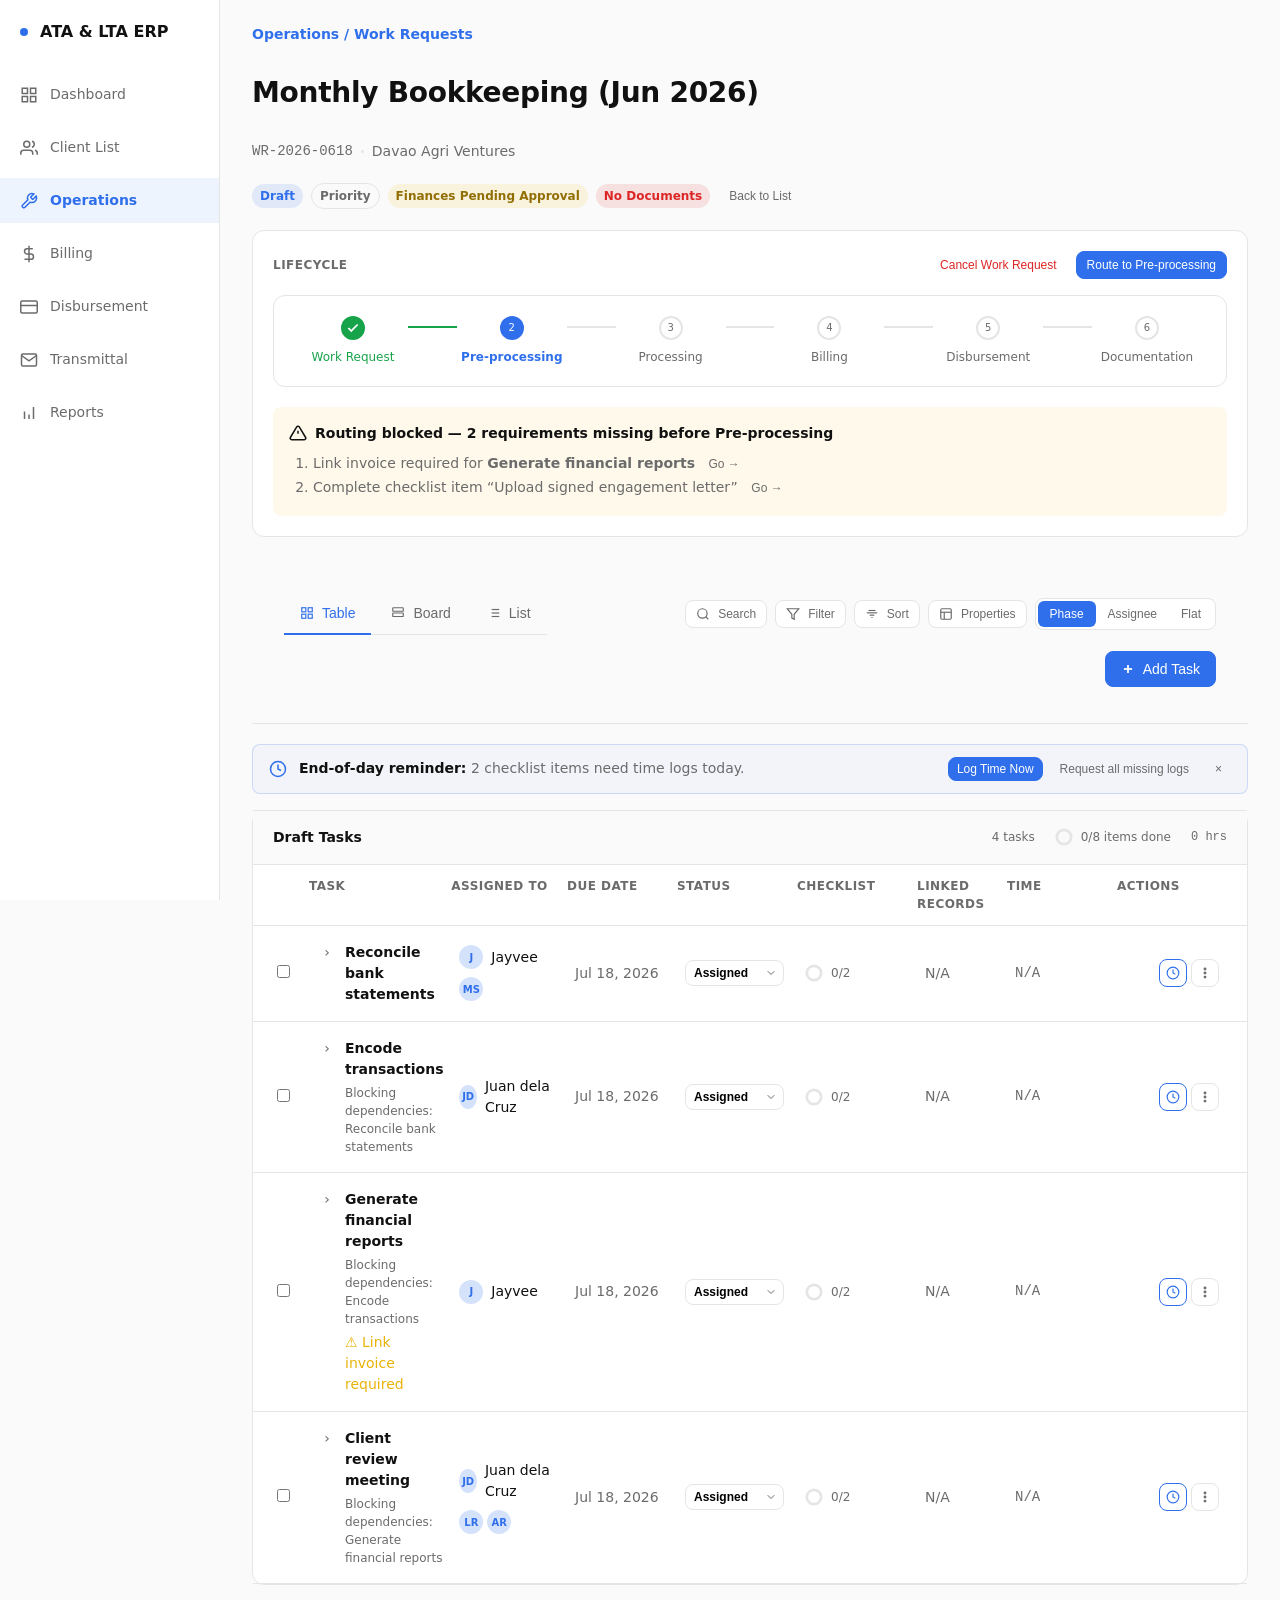
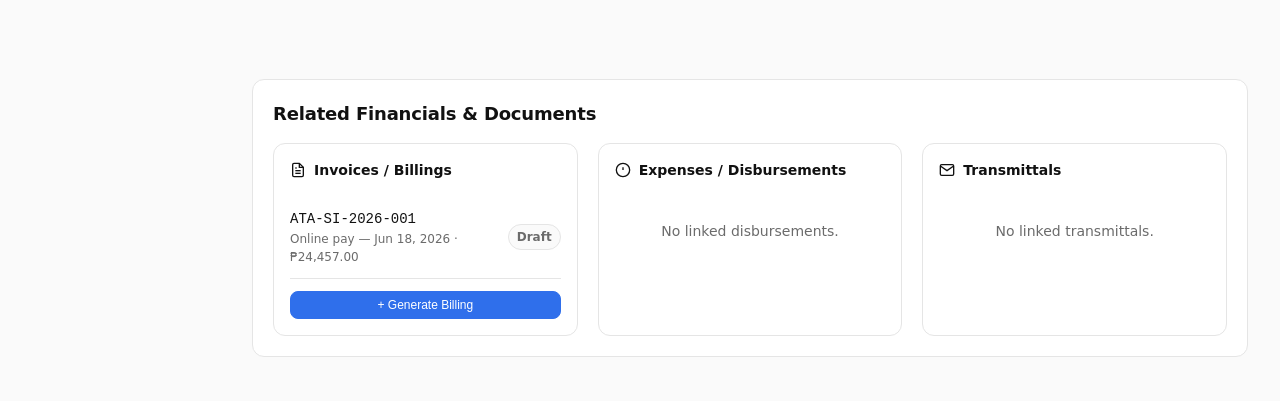
==== commit 37d56ee0: "feat(search): implement real-time Jira-style search filters across sidebar modules" ====
--- a/ERP-Work-Request-Redesign/index.html
+++ b/ERP-Work-Request-Redesign/index.html
@@ -264,6 +264,62 @@
 }
 .search-input:focus-visible { outline: none; border-color: var(--accent); box-shadow: var(--focus-ring); }
 
+/* ─── Jira-style expandable search ─────────────────────────────── */
+.toolbar-search {
+  position: relative; display: inline-flex; align-items: center;
+}
+.toolbar-search-toggle {
+  display: inline-flex; align-items: center; justify-content: center; gap: var(--space-2);
+  padding: 6px 10px; border: 1px solid var(--border); border-radius: var(--radius-sm);
+  background: var(--surface); color: var(--muted); font-size: var(--text-xs); font-weight: 500;
+  cursor: pointer; transition: all var(--motion-fast) var(--ease-standard);
+  white-space: nowrap;
+}
+.toolbar-search-toggle:hover { border-color: var(--accent); color: var(--accent); }
+.toolbar-search-toggle.active {
+  background: color-mix(in oklab, var(--accent), transparent 92%);
+  border-color: var(--accent); color: var(--accent);
+}
+.toolbar-search-field {
+  display: flex; align-items: center; gap: var(--space-2);
+  max-width: 0; overflow: hidden; opacity: 0;
+  transition: max-width 0.25s cubic-bezier(0.4,0,0.2,1), opacity 0.2s ease, margin 0.25s ease;
+  margin-left: 0;
+}
+.toolbar-search.expanded .toolbar-search-field {
+  max-width: 280px; opacity: 1; margin-left: var(--space-2);
+}
+.toolbar-search.expanded .toolbar-search-toggle {
+  background: color-mix(in oklab, var(--accent), transparent 92%);
+  border-color: var(--accent); color: var(--accent);
+  border-top-right-radius: 0; border-bottom-right-radius: 0; border-right: none;
+}
+.toolbar-search-input {
+  padding: 6px 10px; border: 1px solid var(--accent); border-left: none;
+  border-radius: 0 var(--radius-sm) var(--radius-sm) 0;
+  font-size: var(--text-xs); font-weight: 500; width: 200px;
+  background: var(--surface); color: var(--fg);
+  outline: none; box-shadow: var(--focus-ring);
+  font-family: inherit;
+}
+.toolbar-search-input::placeholder { color: var(--muted); }
+.toolbar-search-clear {
+  position: absolute; right: 6px; top: 50%; transform: translateY(-50%);
+  display: none; align-items: center; justify-content: center;
+  width: 18px; height: 18px; border: none; background: transparent;
+  color: var(--muted); cursor: pointer; padding: 0; border-radius: 50%;
+  transition: color var(--motion-fast) var(--ease-standard), background var(--motion-fast) var(--ease-standard);
+}
+.toolbar-search-clear:hover { color: var(--fg); background: var(--border); }
+.toolbar-search.has-query .toolbar-search-clear { display: inline-flex; }
+.toolbar-search-badge {
+  display: none; align-items: center; justify-content: center;
+  min-width: 16px; height: 16px; padding: 0 4px;
+  border-radius: var(--radius-pill); background: var(--accent); color: var(--accent-on);
+  font-size: 10px; font-weight: 700; line-height: 1; margin-left: var(--space-1);
+}
+.toolbar-search.has-query:not(.expanded) .toolbar-search-badge { display: inline-flex; }
+
 /* ─── View switcher / Notion-style toolbar ──────────────────────── */
 .view-bar {
   display: flex; align-items: center; justify-content: space-between; gap: var(--space-4);
@@ -385,24 +441,6 @@
   background: var(--surface); border: 1px solid var(--border); border-radius: var(--radius-md);
   overflow-x: auto;
 }
-.stage {
-  display: flex; flex-direction: column; align-items: center; gap: var(--space-2);
-  min-width: 110px; position: relative; text-align: center;
-}
-.stage-dot {
-  width: 24px; height: 24px; border-radius: 50%;
-  border: 2px solid var(--border); background: var(--surface);
-  display: grid; place-items: center; font-size: 10px; color: var(--muted);
-}
-.stage.active .stage-dot { border-color: var(--accent); background: var(--accent); color: var(--accent-on); }
-.stage.completed .stage-dot { border-color: var(--success); background: var(--success); color: #fff; }
-.stage-label { font-size: var(--text-xs); color: var(--muted); white-space: nowrap; }
-.stage.active .stage-label { color: var(--accent); font-weight: 600; }
-.stage.completed .stage-label { color: var(--success); }
-.stage-connector {
-  flex: 1; height: 2px; background: var(--border); min-width: 24px; margin-top: -28px;
-}
-.stage-connector.completed { background: var(--success); }
 
 
 /* ─── Task list table ─────────────────────────────────────────── */
@@ -727,6 +765,20 @@
               </button>
             </div>
             <div class="view-tools">
+              <div class="toolbar-search" id="toolbarSearch">
+                <button class="toolbar-search-toggle" id="searchToggleBtn" title="Search (Ctrl+K)">
+                  <svg width="14" height="14" viewBox="0 0 24 24" fill="none" stroke="currentColor" stroke-width="2"><circle cx="11" cy="11" r="8"/><line x1="21" y1="21" x2="16.65" y2="16.65"/></svg>
+                  Search
+                  <span class="toolbar-search-badge" id="searchBadge"></span>
+                </button>
+                <div class="toolbar-search-field">
+                  <input type="text" class="toolbar-search-input" placeholder="Search by task, ID, assignee…" id="taskSearch" autocomplete="off">
+                  <button class="toolbar-search-clear" id="searchClearBtn" title="Clear search">
+                    <svg width="12" height="12" viewBox="0 0 24 24" fill="none" stroke="currentColor" stroke-width="2.5"><line x1="18" y1="6" x2="6" y2="18"/><line x1="6" y1="6" x2="18" y2="18"/></svg>
+                  </button>
+                </div>
+              </div>
+
               <div style="position:relative;">
                 <button class="tool-btn" data-toggle-popover="filter" id="filterBtn">
                   <svg width="14" height="14" viewBox="0 0 24 24" fill="none" stroke="currentColor" stroke-width="2"><polygon points="22 3 2 3 10 12.46 10 19 14 21 14 12.46 22 3"/></svg>
@@ -808,7 +860,6 @@
           <div class="controls" style="margin-top:var(--space-3);">
             <div class="filter-chips" id="activeFilters"></div>
             <div style="display:flex;gap:var(--space-3);align-items:center;flex-wrap:wrap;">
-              <input type="search" class="search-input" placeholder="Search tasks, assignees, records…" id="taskSearch">
               <button class="btn btn-primary" data-action="add-task"><svg width="14" height="14" viewBox="0 0 24 24" fill="none" stroke="currentColor" stroke-width="3"><line x1="12" y1="5" x2="12" y2="19"/><line x1="5" y1="12" x2="19" y2="12"/></svg> Add Task</button>
             </div>
           </div>
@@ -1726,7 +1777,78 @@
   }
 });
 
-document.querySelector('#taskSearch').addEventListener('input', ()=>render());
+/* ─── Jira-style toolbar search ────────────────────────────────── */
+(function initToolbarSearch() {
+  const wrapper    = qs('#toolbarSearch');
+  const toggleBtn  = qs('#searchToggleBtn');
+  const input      = qs('#taskSearch');
+  const clearBtn   = qs('#searchClearBtn');
+  const badge      = qs('#searchBadge');
+
+  function expand() {
+    wrapper.classList.add('expanded');
+    requestAnimationFrame(() => input.focus());
+  }
+  function collapse() {
+    wrapper.classList.remove('expanded');
+    toggleBtn.focus();
+  }
+  function updateState() {
+    const hasQuery = input.value.trim().length > 0;
+    wrapper.classList.toggle('has-query', hasQuery);
+    if (hasQuery) {
+      badge.textContent = '✓';
+    }
+    render();
+  }
+
+  toggleBtn.addEventListener('click', () => {
+    if (wrapper.classList.contains('expanded')) {
+      collapse();
+    } else {
+      expand();
+    }
+  });
+
+  clearBtn.addEventListener('click', () => {
+    input.value = '';
+    updateState();
+    collapse();
+  });
+
+  input.addEventListener('input', updateState);
+
+  input.addEventListener('keydown', (e) => {
+    if (e.key === 'Escape') {
+      if (input.value) {
+        input.value = '';
+        updateState();
+      } else {
+        collapse();
+      }
+    }
+  });
+
+  // Ctrl+K / Cmd+K keyboard shortcut
+  document.addEventListener('keydown', (e) => {
+    if ((e.ctrlKey || e.metaKey) && e.key === 'k') {
+      e.preventDefault();
+      if (!wrapper.classList.contains('expanded')) {
+        expand();
+      } else {
+        input.focus();
+        input.select();
+      }
+    }
+  });
+
+  // Close when clicking outside
+  document.addEventListener('click', (e) => {
+    if (wrapper.classList.contains('expanded') && !wrapper.contains(e.target)) {
+      collapse();
+    }
+  });
+})();
 
 function updateStickyOffsets() {
   const toolbar = qs('.toolbar-anchor');
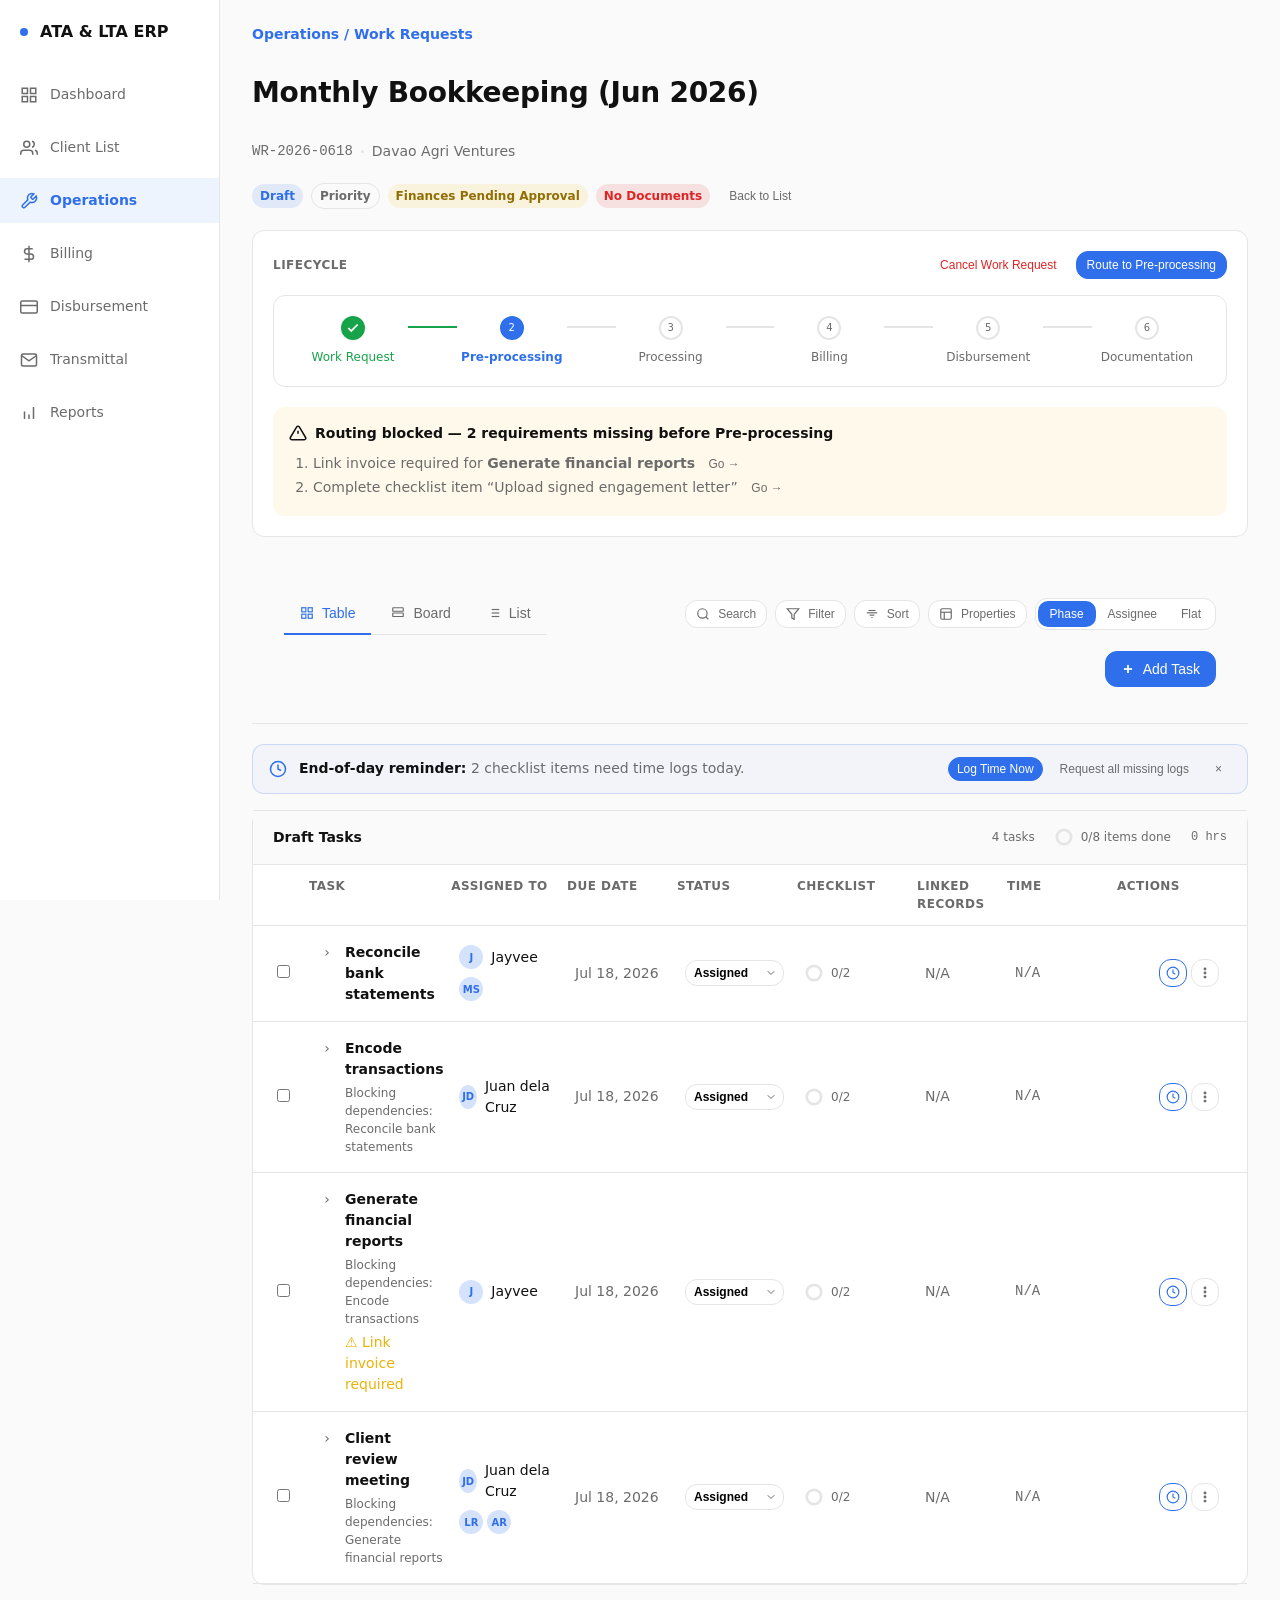
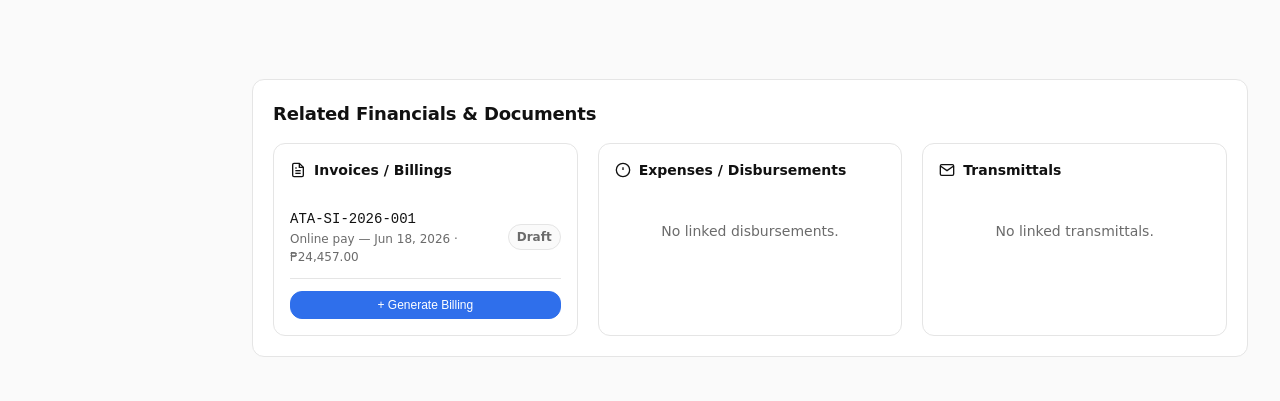
==== commit 477a177f: "style: harmonize all border-radius corner rounding values to 12px for system-wide consistency Extrac" ====
--- a/ERP-Work-Request-Redesign/index.html
+++ b/ERP-Work-Request-Redesign/index.html
@@ -44,9 +44,9 @@
   --space-6: 24px;
   --space-8: 32px;
   --space-12: 48px;
-  --radius-sm: 8px;
+  --radius-sm: 12px;
   --radius-md: 12px;
-  --radius-lg: 16px;
+  --radius-lg: 12px;
   --radius-pill: 9999px;
   --elev-ring: 0 0 0 1px var(--border);
   --elev-raised: 0 2px 8px color-mix(in oklab, var(--fg), transparent 92%);
@@ -1142,7 +1142,7 @@
         <div class="board-column-topline" style="background:${meta.color};"></div>
         <div class="board-header">
           <div class="board-title">
-            <span style="width:8px;height:8px;border-radius:50%;background:${meta.color};display:inline-block;"></span>
+            <span style="width:8px;height:8px;border-radius: 50%;background:${meta.color};display:inline-block;"></span>
             ${s}
             <span class="board-count">${items.length}</span>
           </div>
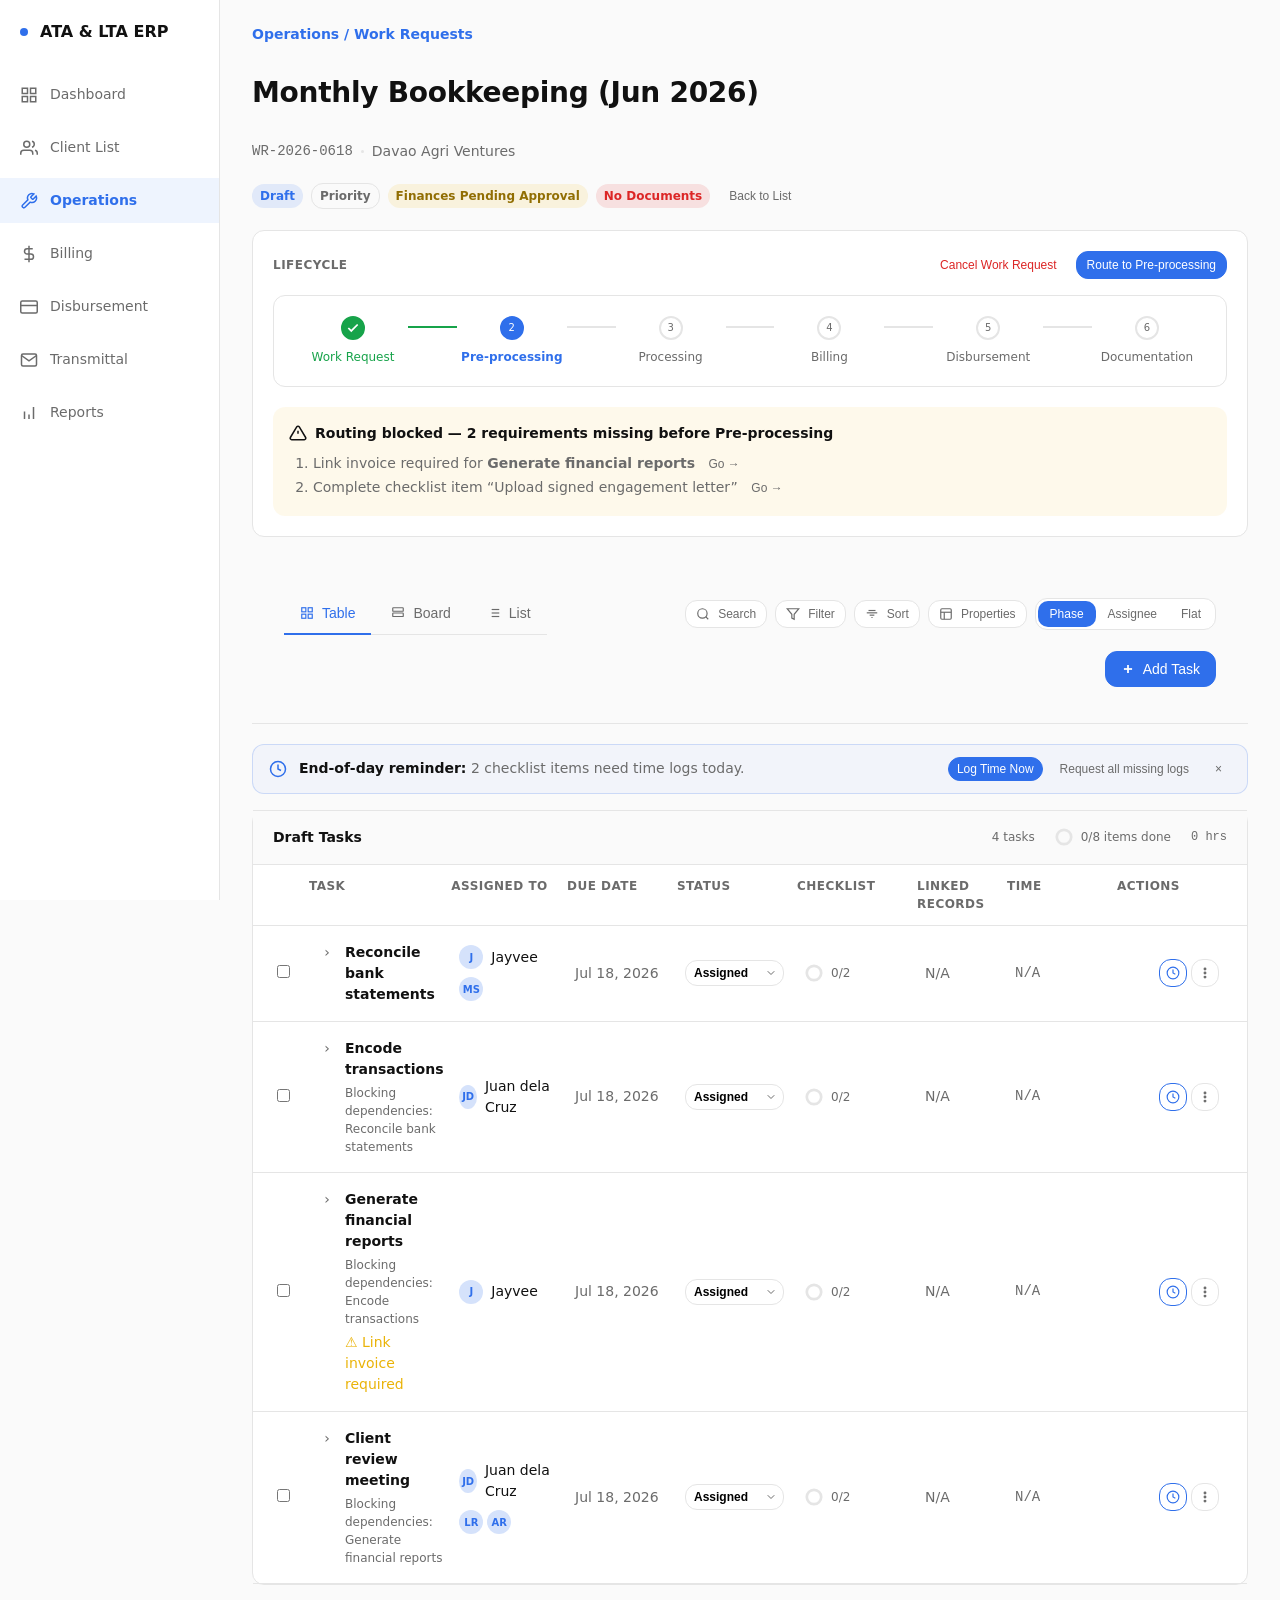
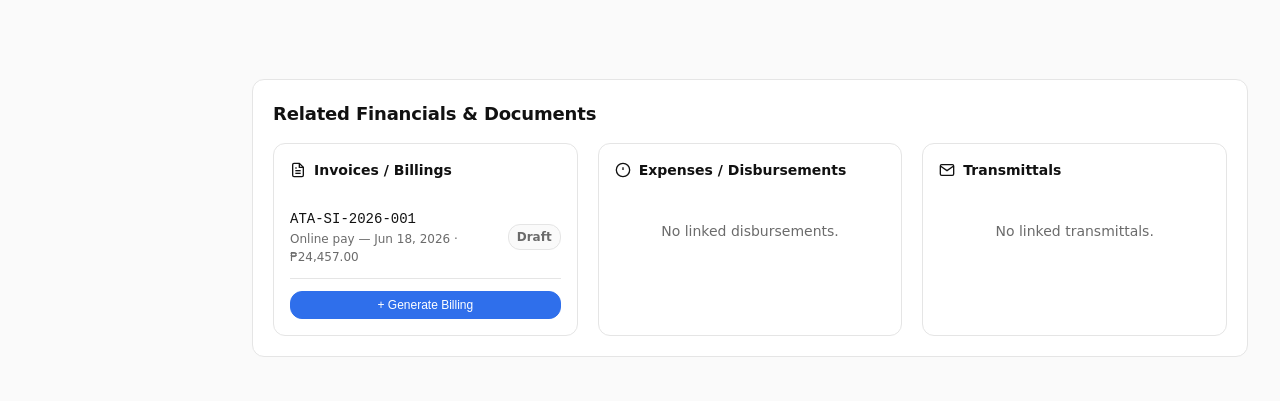
==== commit fad3f7d8: "style: update badge and status elements to use the generalized corner radius" ====
--- a/ERP-Work-Request-Redesign/index.html
+++ b/ERP-Work-Request-Redesign/index.html
@@ -176,7 +176,7 @@
 
 .badge {
   display: inline-flex; align-items: center; gap: var(--space-1);
-  padding: 3px 8px; border-radius: var(--radius-pill); font-size: var(--text-xs); font-weight: 600;
+  padding: 3px 8px; border-radius: var(--radius-sm); font-size: var(--text-xs); font-weight: 600;
 }
 .badge-info { background: color-mix(in oklab, var(--accent), transparent 88%); color: var(--accent); }
 .badge-warn { background: color-mix(in oklab, var(--warn), transparent 88%); color: color-mix(in oklab, var(--warn), black 30%); }
@@ -250,7 +250,7 @@
 .filter-chips { display: flex; gap: var(--space-2); flex-wrap: wrap; }
 .chip {
   display: inline-flex; align-items: center; gap: var(--space-2);
-  padding: 5px 10px; border: 1px solid var(--border); border-radius: var(--radius-pill);
+  padding: 5px 10px; border: 1px solid var(--border); border-radius: var(--radius-sm);
   background: var(--surface); color: var(--muted); font-size: var(--text-xs); font-weight: 500; cursor: pointer;
   transition: background var(--motion-fast) var(--ease-standard), border-color var(--motion-fast) var(--ease-standard), color var(--motion-fast) var(--ease-standard);
 }
@@ -397,7 +397,7 @@
 .board-card:hover { border-color: var(--accent); box-shadow: var(--elev-raised); transform: translateY(-1px); }
 .board-card-leftline { position: absolute; left: 0; top: var(--space-4); bottom: var(--space-4); width: 3px; border-radius: 0 var(--radius-pill) var(--radius-pill) 0; }
 .board-card-head { display: flex; align-items: center; justify-content: space-between; gap: var(--space-2); margin-bottom: var(--space-3); }
-.board-card-priority { padding: 2px 7px; border-radius: var(--radius-pill); font-size: 10px; font-weight: 700; text-transform: uppercase; letter-spacing: 0.04em; }
+.board-card-priority { padding: 2px 7px; border-radius: var(--radius-sm); font-size: 10px; font-weight: 700; text-transform: uppercase; letter-spacing: 0.04em; }
 .board-card-title { font-weight: 600; font-size: var(--text-base); line-height: var(--leading-tight); margin-bottom: var(--space-3); }
 .board-card-progress { display: flex; align-items: center; gap: var(--space-2); margin-bottom: var(--space-3); }
 .progress-bar { flex: 1; height: 5px; background: var(--border); border-radius: var(--radius-pill); overflow: hidden; }
